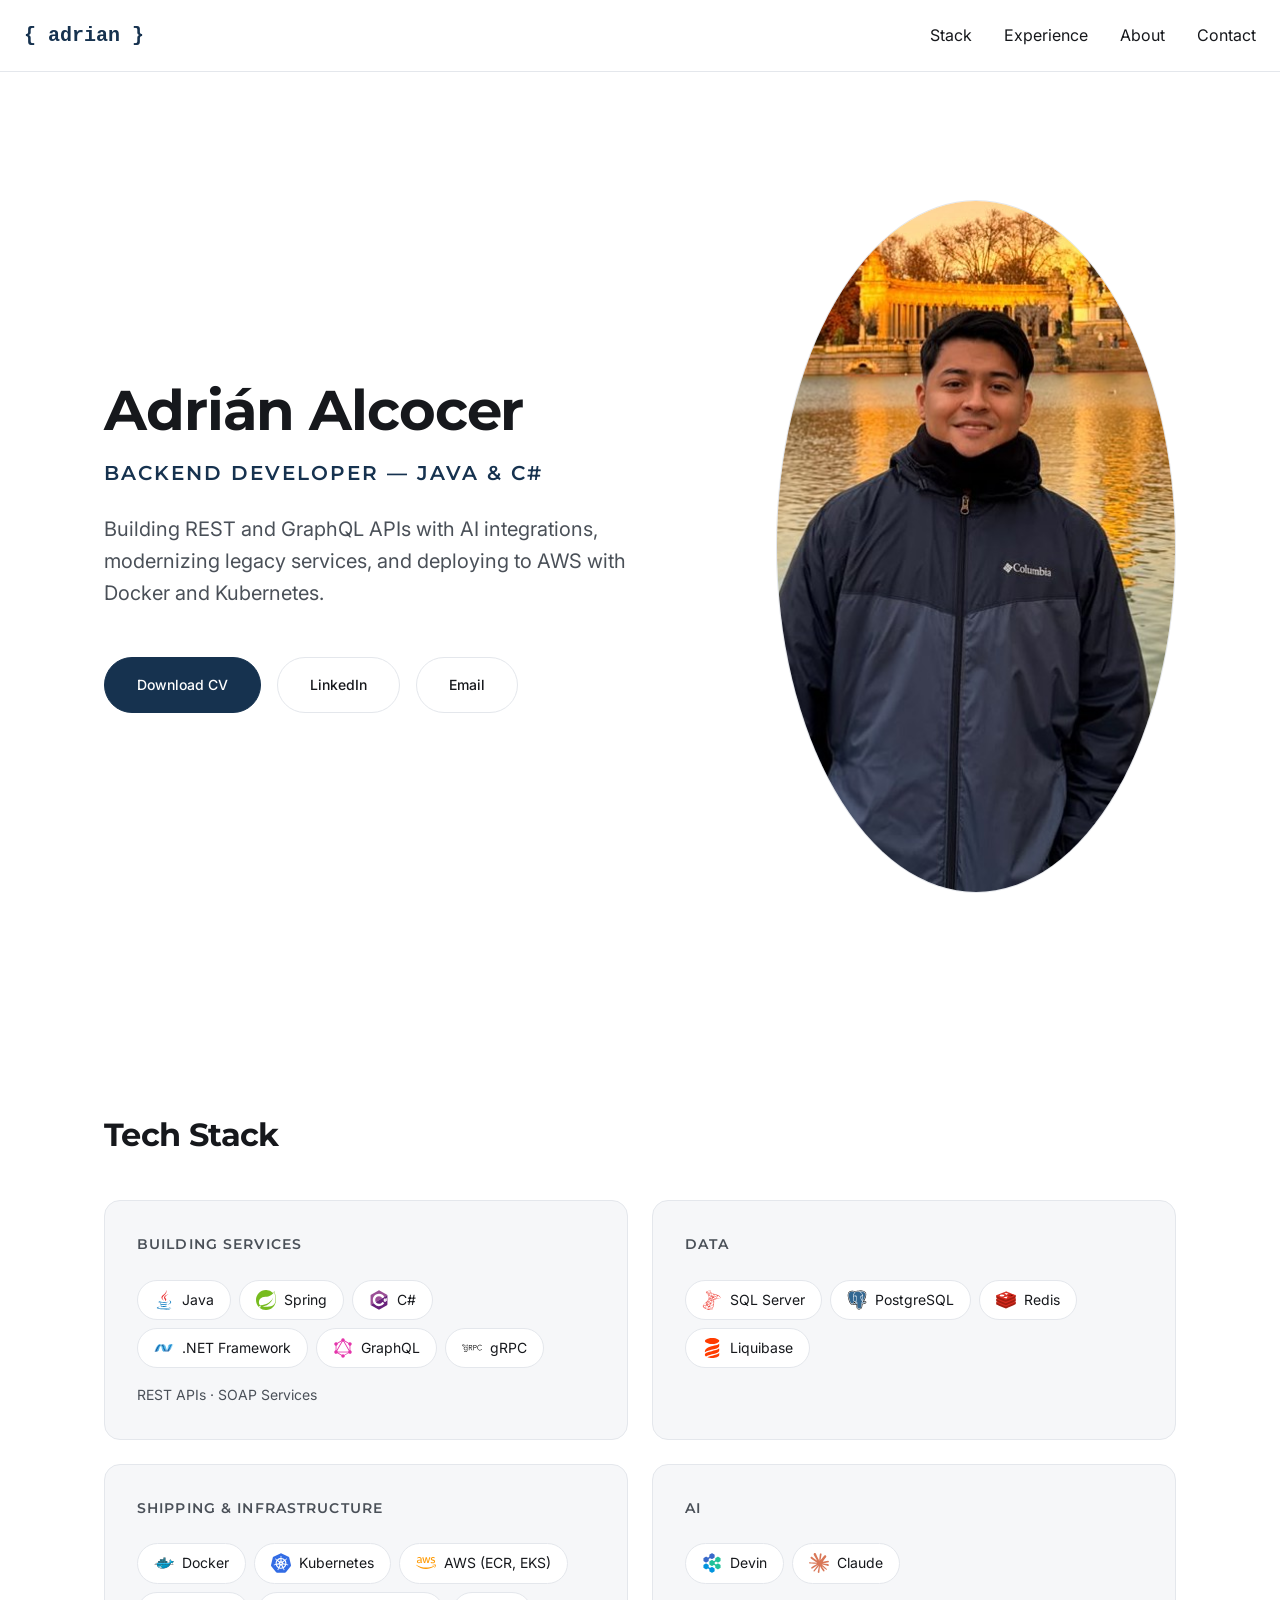
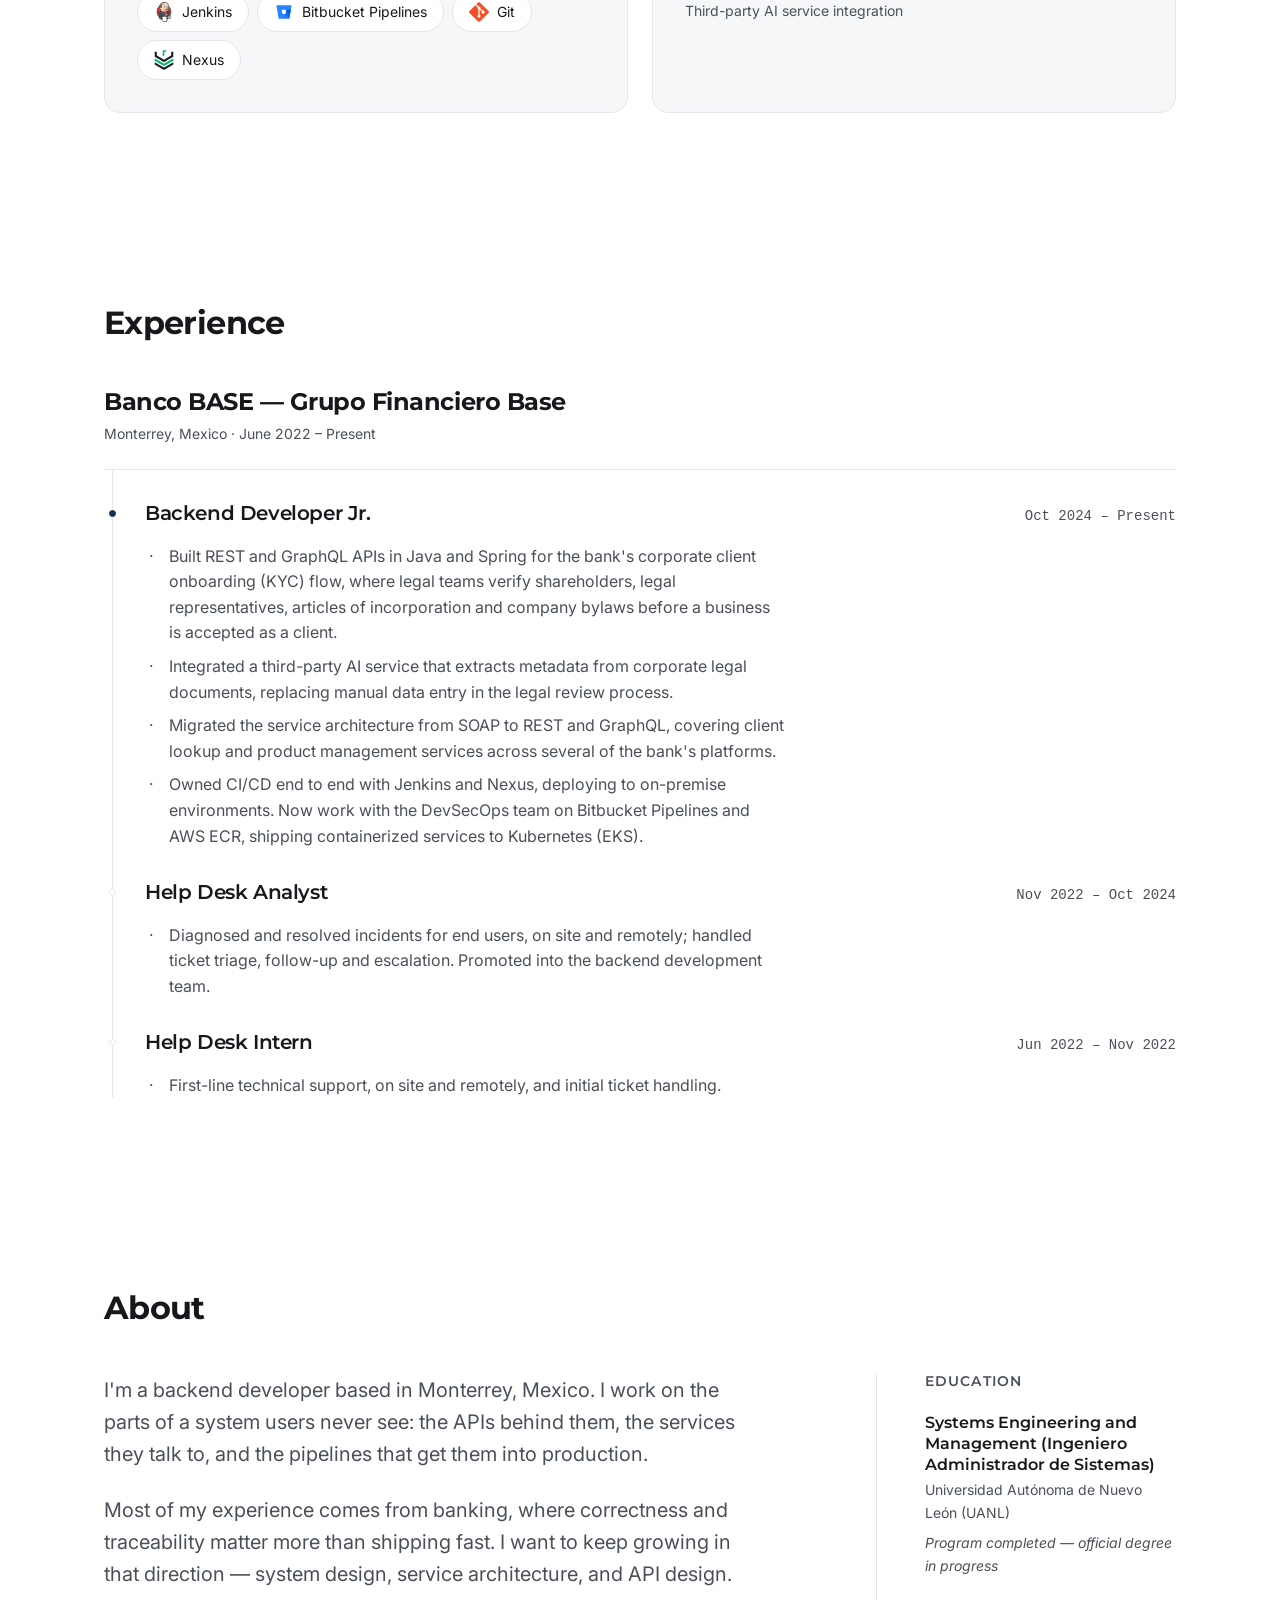
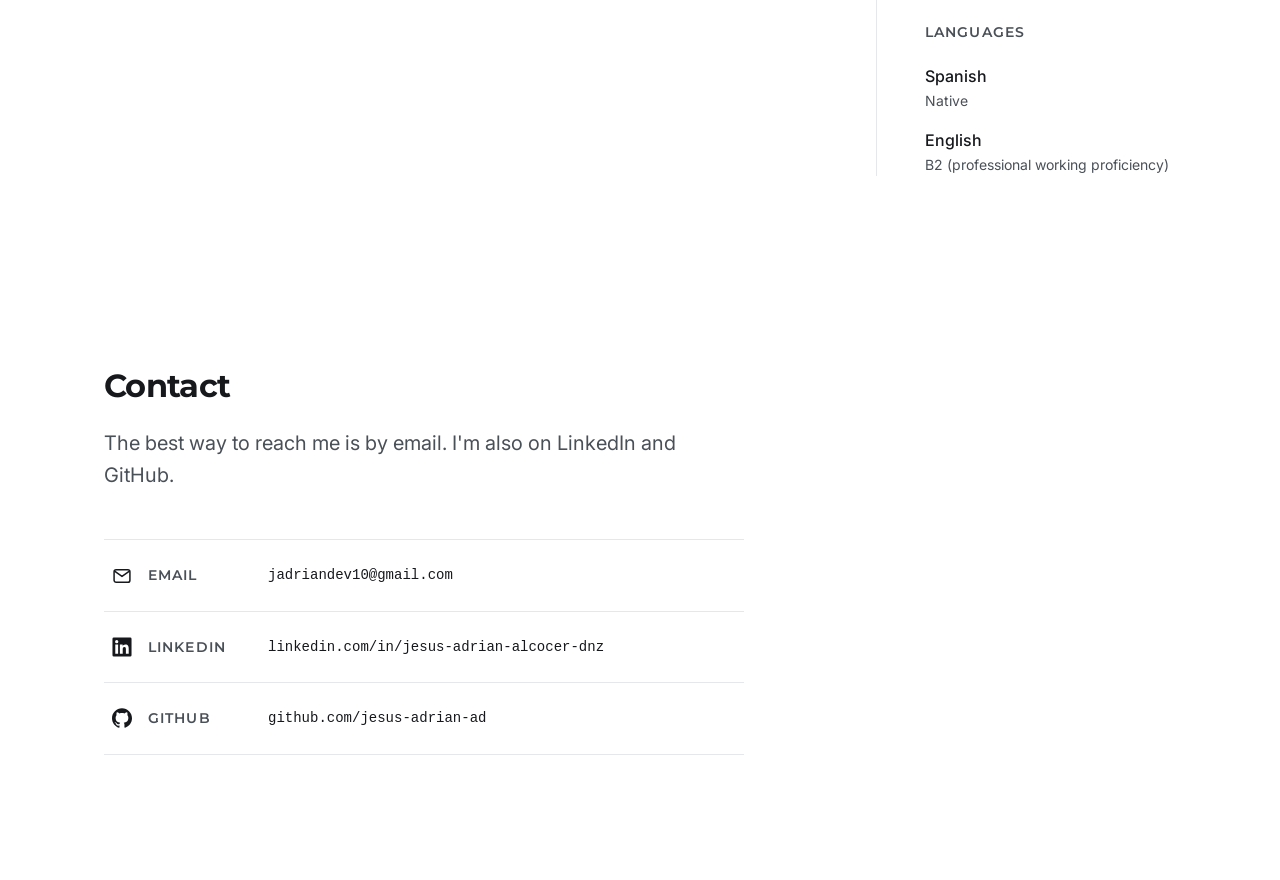
==== index.html @ 29ed1d21 "first commit" ====
<!DOCTYPE html>
<html lang="en">

<head>
    <meta charset="UTF-8">
    <meta name="viewport" content="width=device-width, initial-scale=1.0">
    <title>Jesus Adrian Alcocer Donez</title>
    <!-- Tab Icon -->
    <link rel="icon" href="./assets/icons/yisoft_favicon_64.png" type="image/x-icon">

    <!-- Fonts: Montserrat (títulos) + Inter (texto) -->
    <link rel="preconnect" href="https://fonts.googleapis.com">
    <link rel="preconnect" href="https://fonts.gstatic.com" crossorigin>
    <link
        href="https://fonts.googleapis.com/css2?family=Inter:wght@400;500&family=Montserrat:wght@600;700&display=swap"
        rel="stylesheet">

    <!-- Styles Refference -->
    <link rel="stylesheet" href="./styles/styles.css">
</head>

<body>
    <nav>
        <a href="#" class="logo">{ adrian }</a>
        <ul>
            <li><a href="#stack">Stack</a></li>
            <li><a href="#experience">Experience</a></li>
            <li><a href="#about">About</a></li>
            <li><a href="#contact">Contact</a></li>
        </ul>
    </nav>

    <main>
    <section class="hero">
        <div class="hero-text">
            <h1>Adrián Alcocer</h1>
            <p class="hero-role">Backend Developer — Java &amp; C#</p>
            <p class="hero-summary">Building REST and GraphQL APIs with AI integrations,
                modernizing legacy services, and deploying to AWS
                with Docker and Kubernetes.</p>

            <div class="hero-actions">
                <a class="btn btn-primary" href="./assets/docs/CV_English_Version.pdf" download>
                    Download CV</a>
                <a class="btn" href="https://linkedin.com/in/jesus-adrian-alcocer-dnz"
                    target="_blank" rel="noopener noreferrer">LinkedIn</a>
                <a class="btn" href="mailto:jadriandev10@gmail.com">Email</a>
            </div>
        </div>
        <div class="hero-picture">
            <img src="./assets/images/adrian_hero.jpg" alt="Adrián Alcocer" width="624" height="693">
        </div>
    </section>
    <section class="stack" id="stack">
        <h2>Tech Stack</h2>

        <dl class="stack-grid">
            <div class="stack-card">
                <dt>Building services</dt>
                <dd>
                    <ul class="chips">
                        <li class="chip"><img src="./assets/icons/tech/java.svg" alt="" width="24" height="24">Java</li>
                        <li class="chip"><img src="./assets/icons/tech/spring.svg" alt="" width="24" height="24">Spring</li>
                        <li class="chip"><img src="./assets/icons/tech/csharp.svg" alt="" width="24" height="24">C#</li>
                        <li class="chip"><img src="./assets/icons/tech/dotnet.svg" alt="" width="24" height="24">.NET Framework</li>
                        <li class="chip"><img src="./assets/icons/tech/graphql.svg" alt="" width="24" height="24">GraphQL</li>
                        <li class="chip"><img src="./assets/icons/tech/grpc.svg" alt="" width="24" height="24">gRPC</li>
                    </ul>
                    <p class="chips-extra">REST APIs · SOAP Services</p>
                </dd>
            </div>

            <div class="stack-card">
                <dt>Data</dt>
                <dd>
                    <ul class="chips">
                        <li class="chip"><img src="./assets/icons/tech/sqlserver.svg" alt="" width="24" height="24">SQL Server</li>
                        <li class="chip"><img src="./assets/icons/tech/postgresql.svg" alt="" width="24" height="24">PostgreSQL</li>
                        <li class="chip"><img src="./assets/icons/tech/redis.svg" alt="" width="24" height="24">Redis</li>
                        <li class="chip"><img src="./assets/icons/tech/liquibase.svg" alt="" width="24" height="24">Liquibase</li>
                    </ul>
                </dd>
            </div>

            <div class="stack-card">
                <dt>Shipping &amp; infrastructure</dt>
                <dd>
                    <ul class="chips">
                        <li class="chip"><img src="./assets/icons/tech/docker.svg" alt="" width="24" height="24">Docker</li>
                        <li class="chip"><img src="./assets/icons/tech/kubernetes.svg" alt="" width="24" height="24">Kubernetes</li>
                        <li class="chip"><img src="./assets/icons/tech/aws.svg" alt="" width="24" height="24">AWS (ECR, EKS)</li>
                        <li class="chip"><img src="./assets/icons/tech/jenkins.svg" alt="" width="24" height="24">Jenkins</li>
                        <li class="chip"><img src="./assets/icons/tech/bitbucket.svg" alt="" width="24" height="24">Bitbucket Pipelines</li>
                        <li class="chip"><img src="./assets/icons/tech/git.svg" alt="" width="24" height="24">Git</li>
                        <li class="chip"><img src="./assets/icons/tech/sonatype-nexus-repository.svg" alt="" width="24" height="24">Nexus</li>
                    </ul>
                </dd>
            </div>

            <div class="stack-card">
                <dt>AI</dt>
                <dd>
                    <ul class="chips">
                        <li class="chip"><img src="./assets/icons/tech/devin-color.svg" alt="" width="24" height="24">Devin</li>
                        <li class="chip"><img src="./assets/icons/tech/claude.svg" alt="" width="24" height="24">Claude</li>
                    </ul>
                    <p class="chips-extra">Third-party AI service integration</p>
                </dd>
            </div>
        </dl>
    </section>
    <section class="experience" id="experience">
        <h2>Experience</h2>

        <article class="job">
            <header class="job-header">
                <h3 class="job-company">Banco BASE — Grupo Financiero Base</h3>
                <p class="job-meta">Monterrey, Mexico · June 2022 – Present</p>
            </header>

            <ol class="roles">
                <li class="role role-current">
                    <div class="role-header">
                        <h4 class="role-title">Backend Developer Jr.</h4>
                        <p class="role-dates">Oct 2024 – Present</p>
                    </div>
                    <ul class="role-points">
                        <li>Built REST and GraphQL APIs in Java and Spring for the bank's corporate
                            client onboarding (KYC) flow, where legal teams verify shareholders, legal
                            representatives, articles of incorporation and company bylaws before a
                            business is accepted as a client.</li>
                        <li>Integrated a third-party AI service that extracts metadata from corporate
                            legal documents, replacing manual data entry in the legal review process.</li>
                        <li>Migrated the service architecture from SOAP to REST and GraphQL, covering
                            client lookup and product management services across several of the bank's
                            platforms.</li>
                        <li>Owned CI/CD end to end with Jenkins and Nexus, deploying to on-premise
                            environments. Now work with the DevSecOps team on Bitbucket Pipelines and
                            AWS ECR, shipping containerized services to Kubernetes (EKS).</li>
                    </ul>
                </li>

                <li class="role">
                    <div class="role-header">
                        <h4 class="role-title">Help Desk Analyst</h4>
                        <p class="role-dates">Nov 2022 – Oct 2024</p>
                    </div>
                    <ul class="role-points">
                        <li>Diagnosed and resolved incidents for end users, on site and remotely;
                            handled ticket triage, follow-up and escalation. Promoted into the backend
                            development team.</li>
                    </ul>
                </li>

                <li class="role">
                    <div class="role-header">
                        <h4 class="role-title">Help Desk Intern</h4>
                        <p class="role-dates">Jun 2022 – Nov 2022</p>
                    </div>
                    <ul class="role-points">
                        <li>First-line technical support, on site and remotely, and initial ticket
                            handling.</li>
                    </ul>
                </li>
            </ol>
        </article>
    </section>
    <section class="projects" id="projects" hidden>

    </section>
    <section class="about" id="about">
        <h2>About</h2>

        <div class="about-grid">
            <div class="about-bio">
                <p>I'm a backend developer based in Monterrey, Mexico. I work on the parts of a
                    system users never see: the APIs behind them, the services they talk to, and
                    the pipelines that get them into production.</p>
                <p>Most of my experience comes from banking, where correctness and traceability
                    matter more than shipping fast. I want to keep growing in that direction —
                    system design, service architecture, and API design.</p>
            </div>

            <aside class="about-facts">
                <div class="fact">
                    <h3>Education</h3>
                    <p class="fact-title">Systems Engineering and Management
                        (Ingeniero Administrador de Sistemas)</p>
                    <p class="fact-meta">Universidad Autónoma de Nuevo León (UANL)</p>
                    <p class="fact-note">Program completed — official degree in progress</p>
                </div>

                <div class="fact">
                    <h3>Languages</h3>
                    <dl class="langs">
                        <div>
                            <dt>Spanish</dt>
                            <dd>Native</dd>
                        </div>
                        <div>
                            <dt>English</dt>
                            <dd>B2 (professional working proficiency)</dd>
                        </div>
                    </dl>
                </div>
            </aside>
        </div>
    </section>
    <section class="contact" id="contact">
        <h2>Contact</h2>
        <p class="contact-lead">The best way to reach me is by email.
            I'm also on LinkedIn and GitHub.</p>

        <ul class="contact-list">
            <li>
                <a class="contact-link" href="mailto:jadriandev10@gmail.com">
                    <svg class="contact-icon" viewBox="0 0 24 24" fill="none" stroke="currentColor"
                        stroke-width="1.8" stroke-linecap="round" stroke-linejoin="round"
                        aria-hidden="true" focusable="false">
                        <rect x="2.5" y="4.5" width="19" height="15" rx="2.5" />
                        <path d="m3.5 6.5 8.5 6 8.5-6" />
                    </svg>
                    <span class="contact-label">Email</span>
                    <span class="contact-value">jadriandev10@gmail.com</span>
                </a>
            </li>
            <li>
                <a class="contact-link" href="https://linkedin.com/in/jesus-adrian-alcocer-dnz"
                    target="_blank" rel="noopener noreferrer">
                    <svg class="contact-icon" viewBox="0 0 128 128" fill="currentColor"
                        aria-hidden="true" focusable="false">
                        <path
                            d="M116 3H12a8.91 8.91 0 00-9 8.8v104.42a8.91 8.91 0 009 8.78h104a8.93 8.93 0 009-8.81V11.77A8.93 8.93 0 00116 3zM39.17 107H21.06V48.73h18.11zm-9-66.21a10.5 10.5 0 1110.49-10.5 10.5 10.5 0 01-10.54 10.48zM107 107H88.89V78.65c0-6.75-.12-15.44-9.41-15.44s-10.87 7.36-10.87 15V107H50.53V48.73h17.36v8h.24c2.42-4.58 8.32-9.41 17.13-9.41C103.6 47.28 107 59.35 107 75z" />
                    </svg>
                    <span class="contact-label">LinkedIn</span>
                    <span class="contact-value">linkedin.com/in/jesus-adrian-alcocer-dnz</span>
                </a>
            </li>
            <li>
                <a class="contact-link" href="https://github.com/jesus-adrian-ad"
                    target="_blank" rel="noopener noreferrer">
                    <svg class="contact-icon" viewBox="0 0 24 24" fill="currentColor"
                        aria-hidden="true" focusable="false">
                        <path
                            d="M12 .297c-6.63 0-12 5.373-12 12 0 5.303 3.438 9.8 8.205 11.385.6.113.82-.258.82-.577 0-.285-.01-1.04-.015-2.04-3.338.724-4.042-1.61-4.042-1.61C4.422 18.07 3.633 17.7 3.633 17.7c-1.087-.744.084-.729.084-.729 1.205.084 1.838 1.236 1.838 1.236 1.07 1.835 2.809 1.305 3.495.998.108-.776.417-1.305.76-1.605-2.665-.3-5.466-1.332-5.466-5.93 0-1.31.465-2.38 1.235-3.22-.135-.303-.54-1.523.105-3.176 0 0 1.005-.322 3.3 1.23.96-.267 1.98-.399 3-.405 1.02.006 2.04.138 3 .405 2.28-1.552 3.285-1.23 3.285-1.23.645 1.653.24 2.873.12 3.176.765.84 1.23 1.91 1.23 3.22 0 4.61-2.805 5.625-5.475 5.92.42.36.81 1.096.81 2.22 0 1.606-.015 2.896-.015 3.286 0 .315.21.69.825.57C20.565 22.092 24 17.592 24 12.297c0-6.627-5.373-12-12-12" />
                    </svg>
                    <span class="contact-label">GitHub</span>
                    <span class="contact-value">github.com/jesus-adrian-ad</span>
                </a>
            </li>
        </ul>
    </section>
    </main>
</body>

</html>
---- styles/styles.css ----
/* =====================================================================
   Adrián Alcocer — Sitio personal
   Vamos construyendo esta hoja de estilos bloque por bloque.
   ===================================================================== */


/* =====================================================================
   BLOQUE 0 — Reset mínimo
   ===================================================================== */

*, *::before, *::after {
  box-sizing: border-box;
}

html {
  scroll-behavior: smooth;
}

body {
  margin: 0;
}

ul {
  list-style: none;
  margin: 0;
  padding: 0;
}

a {
  color: inherit;
  text-decoration: none;
}


/* =====================================================================
   BLOQUE 1 — Design tokens
   ===================================================================== */

:root {
  /* Espaciado: escala base 8 */
  --space-1:  4px;
  --space-2:  8px;
  --space-3: 16px;
  --space-4: 24px;
  --space-5: 32px;
  --space-6: 48px;
  --space-7: 64px;
  --space-8: 96px;
  --space-9: 128px;

  /* Tipografía */
  --text-xs:  0.875rem;
  --text-sm:  1rem;
  --text-md:  1.25rem;
  --text-lg:  1.5rem;
  --text-xl:  2rem;
  --text-3xl: 3.5rem;

  --leading-tight: 1.1;
  --leading-snug:  1.3;
  --leading-body:  1.6;

  --font-display: "Montserrat", system-ui, -apple-system, "Segoe UI", sans-serif;
  --font-body:    "Inter", system-ui, -apple-system, "Segoe UI", sans-serif;
  --font-mono: ui-monospace, "SFMono-Regular", "Menlo", "Consolas", monospace;

  --tracking-tight: -0.02em;
  --tracking-wide:   0.08em;

  /* Color */
  --bg:        #ffffff;
  --bg-alt:    #f6f7f9;
  --ink:       #16181c;
  --ink-muted: #4a5058;
  --accent:    #16324f;
  --border:    #e4e7ec;

  /* Layout */
  --container: 1120px;
  --measure:   640px;
  --nav-height: 72px;
}


/* =====================================================================
   BLOQUE 1.5 — Tipografía base
   Inter para el texto corrido, Montserrat para la jerarquía de títulos.
   ===================================================================== */

body {
  font-family: var(--font-body);
  font-size: var(--text-sm);
  line-height: var(--leading-body);
  color: var(--ink);
  background: var(--bg);
  -webkit-font-smoothing: antialiased;
}

h1, h2, h3, h4 {
  font-family: var(--font-display);
  font-weight: 700;
  line-height: var(--leading-tight);
  letter-spacing: var(--tracking-tight);
  color: var(--ink);
  margin: 0;
}

h1 { font-size: var(--text-3xl); }
h2 { font-size: var(--text-xl); }
h3 { font-size: var(--text-lg); }
h4 { font-size: var(--text-md); font-weight: 600; }

p {
  margin: 0;
}


/* =====================================================================
   BLOQUE 1.7 — Layout de sección
   Ancho, centrado y ritmo vertical compartidos por todas las secciones.
   Cada bloque posterior sobrescribe solo lo que necesite (el hero y el
   contact llevan más aire por ser la entrada y el cierre de la página).
   ===================================================================== */

.hero,
.stack,
.experience,
.about,
.contact {
  max-width: var(--container);
  margin-inline: auto;
  padding: var(--space-8) var(--space-4);
}

.stack h2,
.experience h2,
.about h2 {
  margin-bottom: var(--space-6);
}

@media (max-width: 767px) {
  .stack,
  .experience,
  .about,
  .contact {
    padding-block: var(--space-7);
  }
}


/* =====================================================================
   BLOQUE 2 — Navbar
   ===================================================================== */

nav {
  position: sticky;
  top: 0;
  z-index: 10;
  display: flex;
  align-items: center;
  justify-content: space-between;
  height: var(--nav-height);
  padding-inline: var(--space-4);
  background: var(--bg);
  border-bottom: 1px solid var(--border);
}

.logo {
  font-family: var(--font-mono);
  font-size: var(--text-md);
  font-weight: 600;
  color: var(--accent);
}

nav ul {
  display: flex;
  gap: var(--space-5);
}

nav a:hover,
nav a:focus-visible {
  color: var(--accent);
}

section {
  scroll-margin-top: var(--nav-height);
}

@media (max-width: 767px) {
  nav ul {
    gap: var(--space-3);
    font-size: var(--text-xs);
  }
}


/* =====================================================================
   BLOQUE 3 — Hero
   Dos columnas: texto a la izquierda, foto a la derecha.
   ===================================================================== */

.hero {
  display: grid;
  grid-template-columns: 1fr minmax(280px, 400px);
  align-items: center;
  gap: var(--space-8);
  padding-block: var(--space-9);   /* más aire que el resto de secciones */
}

/* --- Columna izquierda: texto --- */

.hero-text {
  max-width: var(--measure);
}

.hero-text h1 {
  margin-bottom: var(--space-3);
}

.hero-role {
  font-family: var(--font-display);
  font-size: var(--text-md);
  font-weight: 600;
  text-transform: uppercase;
  letter-spacing: 2px;
  color: var(--accent);
  margin-bottom: var(--space-4);
}

.hero-summary {
  font-size: var(--text-md);
  line-height: var(--leading-body);
  color: var(--ink-muted);
}

/* --- Botones del hero --- */

.hero-actions {
  display: flex;
  flex-wrap: wrap;
  gap: var(--space-3);
  margin-top: var(--space-6);
}

.btn {
  display: inline-flex;
  align-items: center;
  gap: var(--space-2);
  padding: var(--space-3) var(--space-5);
  font-size: var(--text-xs);
  font-weight: 500;
  border: 1px solid var(--border);
  border-radius: 999px;
  transition: color 0.15s ease, background-color 0.15s ease, border-color 0.15s ease;
}

.btn:hover,
.btn:focus-visible {
  color: var(--accent);
  border-color: var(--accent);
  background: var(--bg-alt);
}

.btn-primary {
  color: var(--bg);
  background: var(--accent);
  border-color: var(--accent);
}

.btn-primary:hover,
.btn-primary:focus-visible {
  color: var(--bg);
  background: var(--ink);
  border-color: var(--ink);
}

/* --- Columna derecha: foto --- */

.hero-picture {
  margin: 0;
}

.hero-picture img {
  display: block;
  width: 100%;
  aspect-ratio: 9 / 10;
  object-fit: cover;
  border-radius: 50%;   /* óvalo: sigue la proporción 9/10 del contenedor */
  border: 1px solid var(--border);
}


/* --- Hero responsive --- */

@media (max-width: 900px) {
  .hero {
    grid-template-columns: 1fr;
    gap: var(--space-6);
    padding-block: var(--space-7);
  }

  .hero-text h1 {
    font-size: var(--text-xl);
  }

  .hero-picture {
    order: -1;
    max-width: 320px;
  }
}


/* =====================================================================
   BLOQUE 4 — Tech Stack
   Cuatro tarjetas (una por categoría) con chips de logo + nombre.
   Iconos de devicon (https://github.com/devicons/devicon), servidos
   desde assets/icons/tech/.
   ===================================================================== */

.stack-grid {
  display: grid;
  grid-template-columns: repeat(2, 1fr);
  gap: var(--space-4);
  margin: 0;
}

/* --- Tarjeta de categoría --- */

.stack-card {
  padding: var(--space-5);
  background: var(--bg-alt);
  border: 1px solid var(--border);
  border-radius: var(--space-3);
}

/* Etiqueta pequeña de categoría. Compartida con las fichas de About. */
.stack-card dt,
.about-facts h3 {
  font-family: var(--font-display);
  font-size: var(--text-xs);
  font-weight: 600;
  letter-spacing: var(--tracking-wide);
  text-transform: uppercase;
  color: var(--ink-muted);
  margin-bottom: var(--space-4);
}

.stack-card dd {
  margin: 0;
}

/* --- Chips --- */

.chips {
  display: flex;
  flex-wrap: wrap;
  gap: var(--space-2);
}

.chip {
  display: inline-flex;
  align-items: center;
  gap: var(--space-2);
  padding: var(--space-2) var(--space-3);
  font-size: var(--text-xs);
  background: var(--bg);
  border: 1px solid var(--border);
  border-radius: 999px;
}

.chip img {
  width: 20px;
  height: 20px;
  object-fit: contain;
  flex-shrink: 0;
}

/* Tecnologías sin logo propio: van como texto suelto bajo los chips. */
.chips-extra {
  font-size: var(--text-xs);
  color: var(--ink-muted);
}

.chips + .chips-extra {
  margin-top: var(--space-3);
}


/* --- Stack responsive --- */

@media (max-width: 767px) {
  .stack-grid {
    grid-template-columns: 1fr;
  }

  .stack-card {
    padding: var(--space-4);
  }
}


/* =====================================================================
   BLOQUE 5 — Experience
   Un empleador, tres puestos anidados en una línea de tiempo.
   La progresión Help Desk → Backend es el mensaje: los puestos se
   indentan bajo la empresa, no se aplanan en tres bloques sueltos.
   ===================================================================== */

/* --- Cabecera del empleador --- */

.job-header {
  padding-bottom: var(--space-4);
  border-bottom: 1px solid var(--border);
}

.job-company {
  font-size: var(--text-lg);
}

.job-meta {
  margin-top: var(--space-2);
  font-size: var(--text-xs);
  color: var(--ink-muted);
}

/* --- Línea de tiempo de puestos --- */

.roles {
  list-style: none;
  margin: 0;
  padding: 0;
  padding-left: var(--space-5);
  border-left: 1px solid var(--border);
  margin-left: var(--space-2);
}

.role {
  position: relative;
  padding-top: var(--space-5);
}

/* Punto de la línea de tiempo, alineado con el título del puesto. */
.role::before {
  content: "";
  position: absolute;
  left: calc(var(--space-5) * -1 - 4px);
  top: calc(var(--space-5) + 0.5em);
  width: 7px;
  height: 7px;
  border-radius: 50%;
  background: var(--bg);
  border: 1px solid var(--border);
}

.role-current::before {
  background: var(--accent);
  border-color: var(--accent);
}

.role-header {
  display: flex;
  flex-wrap: wrap;
  align-items: baseline;
  justify-content: space-between;
  gap: var(--space-2) var(--space-4);
}

.role-title {
  font-size: var(--text-md);
}

.role-dates {
  font-family: var(--font-mono);
  font-size: var(--text-xs);
  color: var(--ink-muted);
  white-space: nowrap;
}

/* --- Viñetas del puesto --- */

.role-points {
  margin-top: var(--space-3);
  max-width: var(--measure);
  display: grid;
  gap: var(--space-2);
}

.role-points li {
  position: relative;
  padding-left: var(--space-4);
  color: var(--ink-muted);
}

.role-points li::before {
  content: "·";
  position: absolute;
  left: var(--space-1);
  color: var(--ink-muted);
}


/* --- Experience responsive --- */

@media (max-width: 767px) {
  .roles {
    padding-left: var(--space-4);
  }

  .role::before {
    left: calc(var(--space-4) * -1 - 4px);
  }

  /* En móvil la fecha sube sobre el título en vez de competir por el ancho. */
  .role-header {
    flex-direction: column-reverse;
    align-items: flex-start;
    gap: var(--space-1);
  }
}


/* =====================================================================
   BLOQUE 6 — About
   Bio a la izquierda; Education e Idiomas como fichas a la derecha.
   Las etiquetas reutilizan el estilo de .stack-card dt (Bloque 4).
   ===================================================================== */

.about-grid {
  display: grid;
  grid-template-columns: minmax(0, 1fr) minmax(240px, 300px);
  gap: var(--space-8);
  align-items: start;
}

/* --- Bio --- */

.about-bio {
  display: grid;
  gap: var(--space-4);
  max-width: var(--measure);
  font-size: var(--text-md);
  color: var(--ink-muted);
}

/* --- Fichas: Education / Languages --- */

.about-facts {
  display: grid;
  gap: var(--space-6);
  padding-left: var(--space-6);
  border-left: 1px solid var(--border);
}

.fact-title {
  font-family: var(--font-display);
  font-weight: 600;
  line-height: var(--leading-snug);
}

.fact-meta {
  margin-top: var(--space-1);
  font-size: var(--text-xs);
  color: var(--ink-muted);
}

.fact-note {
  margin-top: var(--space-2);
  font-size: var(--text-xs);
  color: var(--ink-muted);
  font-style: italic;
}

.langs {
  margin: 0;
  display: grid;
  gap: var(--space-3);
}

.langs dt {
  font-weight: 500;
}

.langs dd {
  margin: 0;
  font-size: var(--text-xs);
  color: var(--ink-muted);
}


/* --- About responsive --- */

@media (max-width: 900px) {
  .about-grid {
    grid-template-columns: 1fr;
    gap: var(--space-6);
  }

  /* Sin columna lateral, la separación pasa de vertical a horizontal. */
  .about-facts {
    padding-left: 0;
    padding-top: var(--space-6);
    border-left: 0;
    border-top: 1px solid var(--border);
  }
}



/* =====================================================================
   BLOQUE 7 — Contact
   Tres filas etiqueta + valor, cada una enlazable por completo.
   Los iconos van inline para poder heredar el color con currentColor.
   ===================================================================== */

.contact {
  padding-bottom: var(--space-9);   /* cierre de página */
}

.contact h2 {
  margin-bottom: var(--space-4);
}

.contact-lead {
  max-width: var(--measure);
  margin-bottom: var(--space-6);
  font-size: var(--text-md);
  color: var(--ink-muted);
}

.contact-list {
  max-width: var(--measure);
  border-top: 1px solid var(--border);
}

.contact-link {
  display: grid;
  grid-template-columns: 20px 104px 1fr;
  align-items: center;
  gap: var(--space-3);
  padding: var(--space-4) var(--space-2);
  border-bottom: 1px solid var(--border);
  transition: color 0.15s ease, background-color 0.15s ease;
}

.contact-link:hover,
.contact-link:focus-visible {
  color: var(--accent);
  background: var(--bg-alt);
}

.contact-icon {
  width: 20px;
  height: 20px;
}

.contact-label {
  font-family: var(--font-display);
  font-size: var(--text-xs);
  font-weight: 600;
  letter-spacing: var(--tracking-wide);
  text-transform: uppercase;
  color: var(--ink-muted);
}

.contact-value {
  font-family: var(--font-mono);
  font-size: var(--text-xs);
  word-break: break-word;
}


/* --- Contact responsive --- */

@media (max-width: 767px) {
  .contact {
    padding-bottom: var(--space-8);
  }

  /* Sin ancho para tres columnas, el valor baja bajo su etiqueta. */
  .contact-link {
    grid-template-columns: 20px 1fr;
    gap: var(--space-1) var(--space-3);
  }

  .contact-label,
  .contact-value {
    grid-column: 2;
  }

  .contact-icon {
    grid-row: span 2;
    align-self: start;
    margin-top: var(--space-1);
  }
}
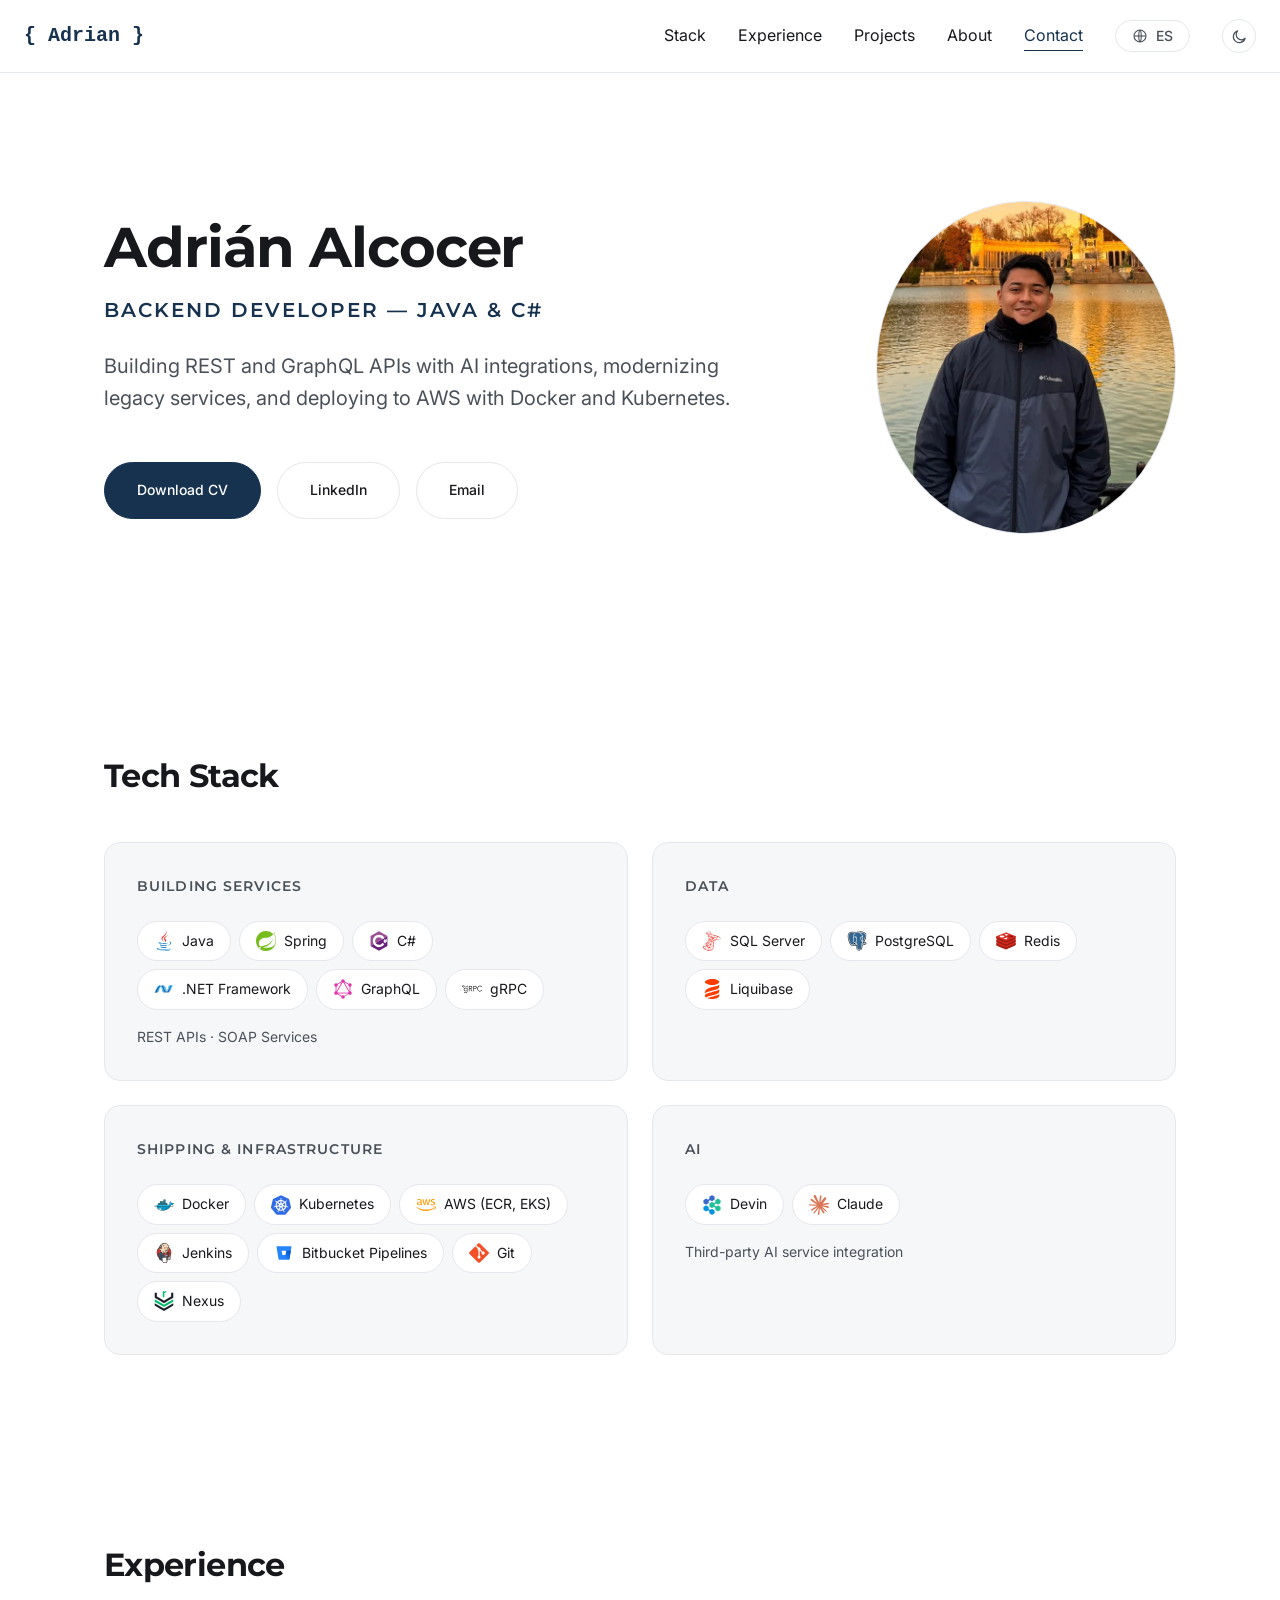
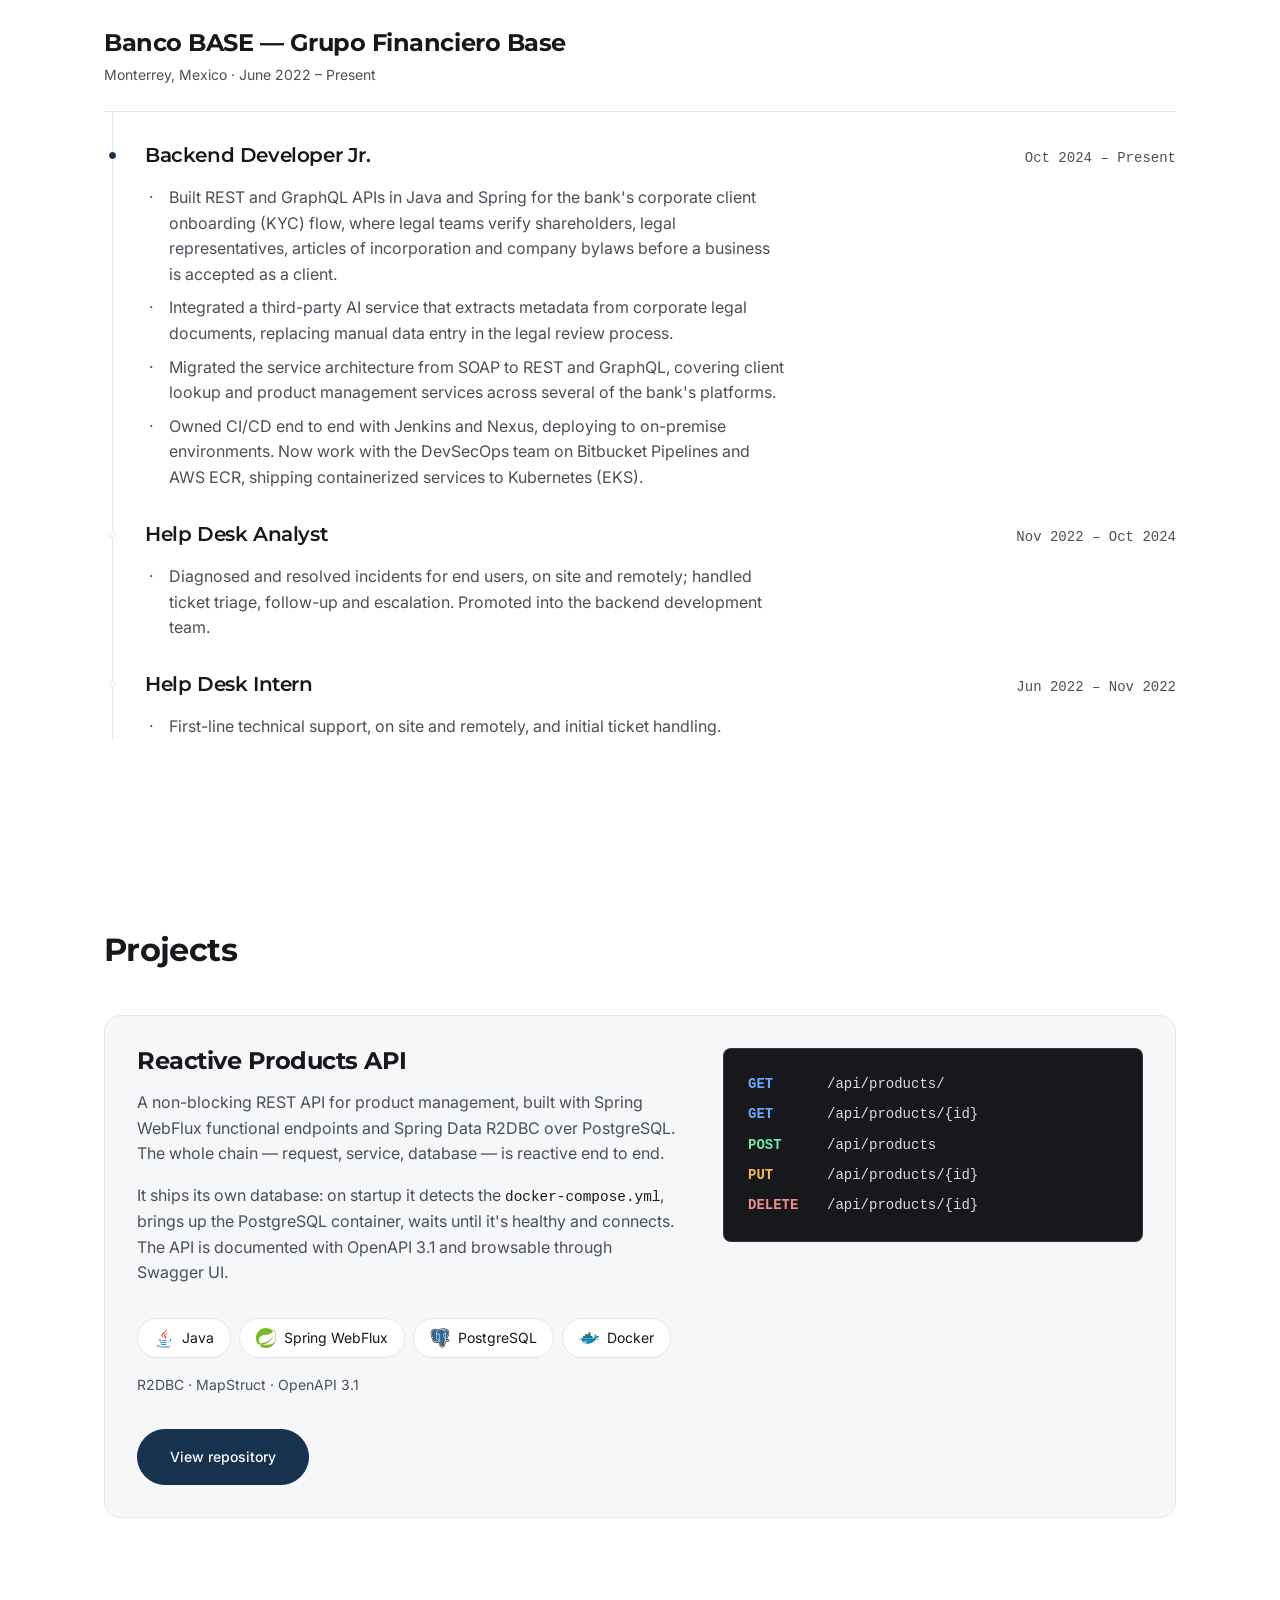
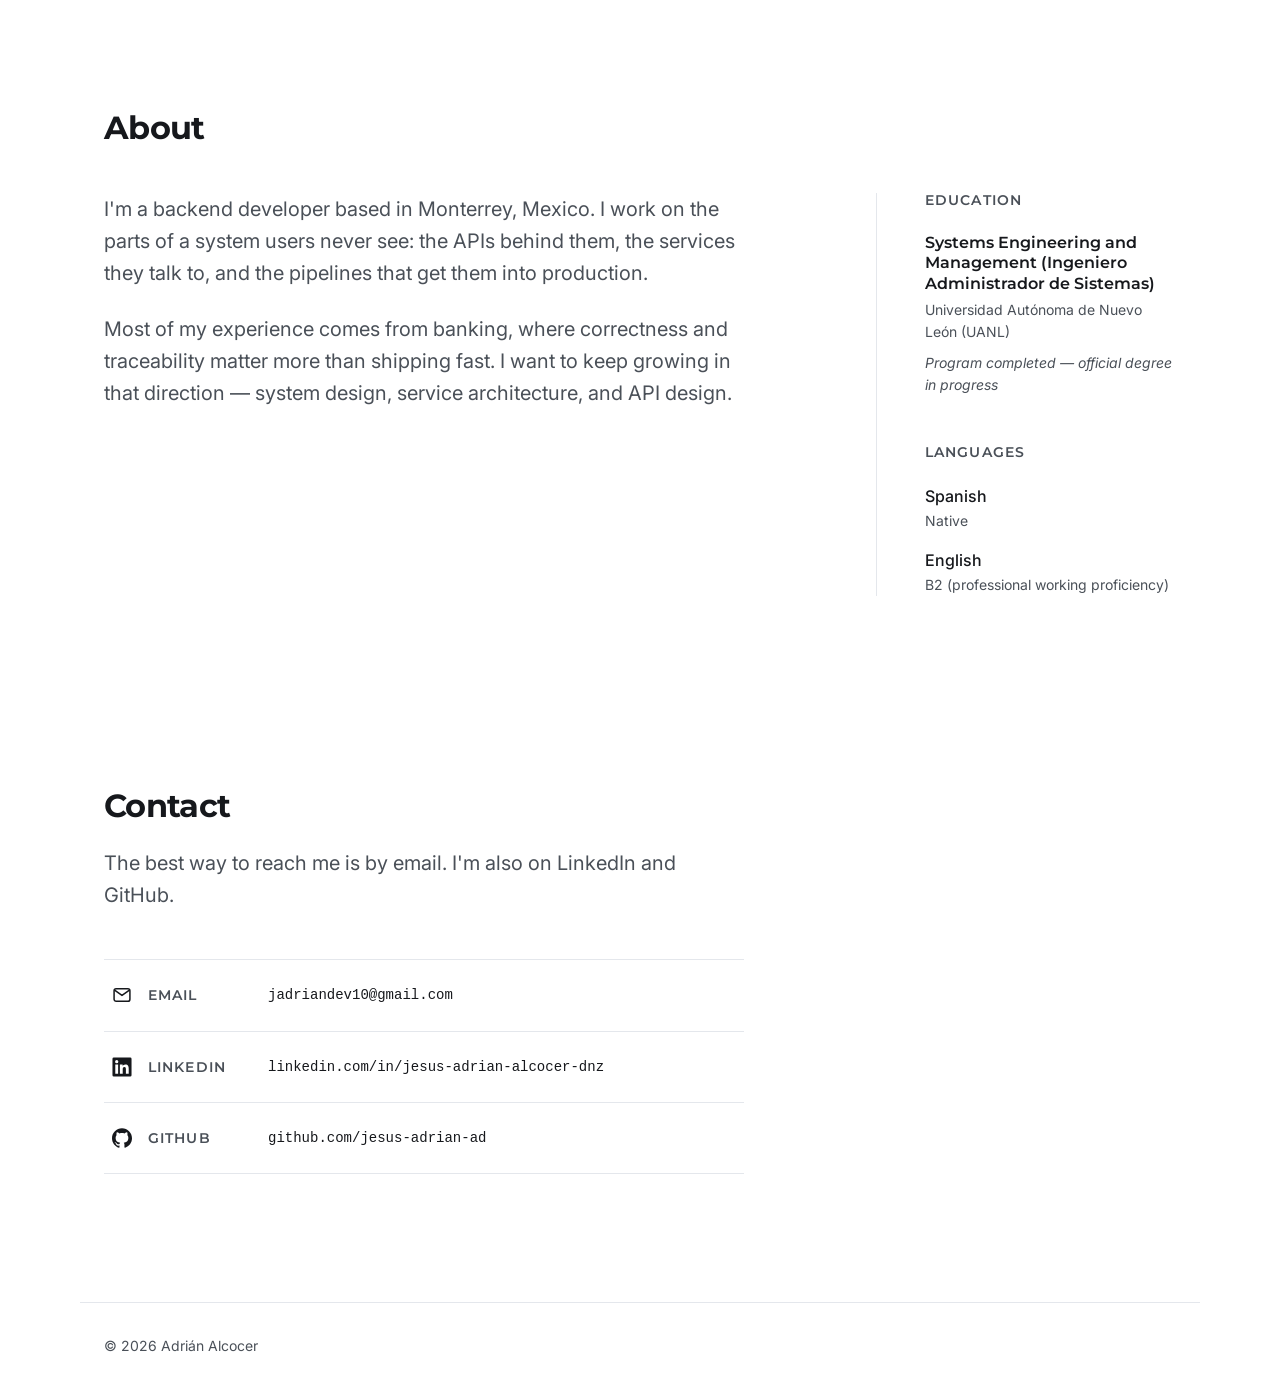
==== commit f010f98f: "feat: add seo practices" ====
--- a/index.html
+++ b/index.html
@@ -3,8 +3,55 @@
 
 <head>
     <meta charset="UTF-8">
-    <meta name="viewport" content="width=device-width, initial-scale=1.0">
-    <title>Jesus Adrian Alcocer Donez</title>
+    <meta name="viewport" content="width=device-width, initial-scale=1.0, viewport-fit=cover">
+    <title>Adrián Alcocer — Backend Developer (Java, Spring, C#)</title>
+    <meta name="description"
+        content="Backend developer in Monterrey, Mexico. REST and GraphQL APIs in Java and Spring, AI integrations, and deployments to AWS with Docker and Kubernetes.">
+
+    <!-- Antes del primer pintado: evita el destello blanco al recargar en oscuro. -->
+    <script>
+        (() => {
+            try {
+                const t = localStorage.getItem('theme');
+                if (t === 'light' || t === 'dark') {
+                    document.documentElement.setAttribute('data-theme', t);
+                }
+            } catch (e) {
+                /* localStorage bloqueado: manda la preferencia del sistema */
+            }
+        })();
+    </script>
+    <meta name="robots" content="index, follow, max-image-preview:large">
+    <meta name="author" content="Adrián Alcocer">
+    <meta name="theme-color" content="#ffffff" media="(prefers-color-scheme: light)">
+    <meta name="theme-color" content="#0f1216" media="(prefers-color-scheme: dark)">
+
+    <!-- Open Graph -->
+    <meta property="og:type" content="profile">
+    <meta property="og:site_name" content="Adrián Alcocer">
+    <meta property="og:title" content="Adrián Alcocer — Backend Developer (Java, Spring, C#)">
+    <meta property="og:description" content="Backend developer in Monterrey, Mexico. REST and GraphQL APIs in Java and Spring, AI integrations, and deployments to AWS with Docker and Kubernetes.">
+    <meta property="og:url" content="https://jesus-adrian-ad.github.io/personal-landing-page/">
+    <meta property="og:image" content="https://jesus-adrian-ad.github.io/personal-landing-page/assets/images/og-image.jpg">
+    <meta property="og:image:width" content="1200">
+    <meta property="og:image:height" content="630">
+    <meta property="og:image:alt" content="Adrián Alcocer, Backend Developer — Java and C#">
+    <meta property="og:locale" content="en_US">
+    <meta property="og:locale:alternate" content="es_MX">
+    <meta property="profile:first_name" content="Adrián">
+    <meta property="profile:last_name" content="Alcocer">
+
+    <!-- Formato de tarjeta grande. Título, descripción e imagen los
+         toma de Open Graph, así que no se repiten aquí. -->
+    <meta name="twitter:card" content="summary_large_image">
+
+    <link rel="canonical" href="https://jesus-adrian-ad.github.io/personal-landing-page/">
+
+    <!-- Versiones por idioma -->
+    <link rel="alternate" hreflang="en" href="https://jesus-adrian-ad.github.io/personal-landing-page/">
+    <link rel="alternate" hreflang="es" href="https://jesus-adrian-ad.github.io/personal-landing-page/index-es.html">
+    <link rel="alternate" hreflang="x-default" href="https://jesus-adrian-ad.github.io/personal-landing-page/">
+
     <!-- Tab Icon -->
     <link rel="icon" href="./assets/icons/yisoft_favicon_64.png" type="image/x-icon">
 
@@ -15,107 +62,253 @@
         href="https://fonts.googleapis.com/css2?family=Inter:wght@400;500&family=Montserrat:wght@600;700&display=swap"
         rel="stylesheet">
 
+    <link rel="preload" as="image" type="image/webp" href="./assets/images/adrian_hero.webp" fetchpriority="high">
+
     <!-- Styles Refference -->
     <link rel="stylesheet" href="./styles/styles.css">
+    <!-- Datos estructurados -->
+    <script type="application/ld+json">
+    {
+      "@context": "https://schema.org",
+      "@graph": [
+        {
+          "@type": "Person",
+          "name": "Adrián Alcocer",
+          "alternateName": "Jesús Adrián Alcocer Dónez",
+          "jobTitle": "Backend Developer",
+          "email": "mailto:jadriandev10@gmail.com",
+          "address": {
+            "@type": "PostalAddress",
+            "addressLocality": "Monterrey",
+            "addressRegion": "Nuevo León",
+            "addressCountry": "MX"
+          },
+          "worksFor": {
+            "@type": "Organization",
+            "name": "Banco BASE — Grupo Financiero Base"
+          },
+          "alumniOf": {
+            "@type": "CollegeOrUniversity",
+            "name": "Universidad Autónoma de Nuevo León",
+            "alternateName": "UANL"
+          },
+          "knowsAbout": [
+            "Java",
+            "Spring",
+            "Spring WebFlux",
+            "C#",
+            ".NET",
+            "REST APIs",
+            "GraphQL",
+            "gRPC",
+            "SOAP",
+            "Microservices",
+            "PostgreSQL",
+            "SQL Server",
+            "Redis",
+            "Docker",
+            "Kubernetes",
+            "Amazon Web Services",
+            "Jenkins",
+            "CI/CD"
+          ],
+          "knowsLanguage": [
+            {
+              "@type": "Language",
+              "name": "Spanish",
+              "alternateName": "es"
+            },
+            {
+              "@type": "Language",
+              "name": "English",
+              "alternateName": "en"
+            }
+          ],
+          "sameAs": [
+            "https://linkedin.com/in/jesus-adrian-alcocer-dnz",
+            "https://github.com/jesus-adrian-ad"
+          ],
+          "@id": "https://jesus-adrian-ad.github.io/personal-landing-page/#adrian",
+          "url": "https://jesus-adrian-ad.github.io/personal-landing-page/",
+          "image": "https://jesus-adrian-ad.github.io/personal-landing-page/assets/images/og-image.jpg"
+        },
+        {
+          "@type": "WebSite",
+          "name": "Adrián Alcocer",
+          "inLanguage": "en",
+          "author": {
+            "@id": "https://jesus-adrian-ad.github.io/personal-landing-page/#adrian"
+          },
+          "publisher": {
+            "@id": "https://jesus-adrian-ad.github.io/personal-landing-page/#adrian"
+          },
+          "@id": "https://jesus-adrian-ad.github.io/personal-landing-page/#website",
+          "url": "https://jesus-adrian-ad.github.io/personal-landing-page/"
+        },
+        {
+          "@type": "SoftwareSourceCode",
+          "name": "Reactive Products API",
+          "description": "Non-blocking REST API built with Spring WebFlux functional endpoints and Spring Data R2DBC over PostgreSQL.",
+          "codeRepository": "https://github.com/jesus-adrian-ad/crud-spring-webflux",
+          "programmingLanguage": [
+            "Java"
+          ],
+          "runtimePlatform": "Spring WebFlux",
+          "author": {
+            "@id": "https://jesus-adrian-ad.github.io/personal-landing-page/#adrian"
+          }
+        }
+      ]
+    }
+    </script>
 </head>
 
 <body>
-    <nav>
-        <a href="#" class="logo">{ adrian }</a>
-        <ul>
-            <li><a href="#stack">Stack</a></li>
-            <li><a href="#experience">Experience</a></li>
-            <li><a href="#about">About</a></li>
-            <li><a href="#contact">Contact</a></li>
-        </ul>
-    </nav>
-
-    <main>
-    <section class="hero">
-        <div class="hero-text">
-            <h1>Adrián Alcocer</h1>
-            <p class="hero-role">Backend Developer — Java &amp; C#</p>
-            <p class="hero-summary">Building REST and GraphQL APIs with AI integrations,
-                modernizing legacy services, and deploying to AWS
-                with Docker and Kubernetes.</p>
-
-            <div class="hero-actions">
-                <a class="btn btn-primary" href="./assets/docs/CV_English_Version.pdf" download>
-                    Download CV</a>
-                <a class="btn" href="https://linkedin.com/in/jesus-adrian-alcocer-dnz"
-                    target="_blank" rel="noopener noreferrer">LinkedIn</a>
-                <a class="btn" href="mailto:jadriandev10@gmail.com">Email</a>
+    <a class="skip-link" href="#main">Skip to content</a>
+
+    <header>
+        <nav>
+        <a href="./" class="logo">{ Adrian }</a>
+        <div class="nav-right">
+                <button class="nav-toggle" type="button" aria-label="Open navigation menu"
+                    aria-expanded="false" aria-controls="nav-menu">
+                    <svg class="nav-icon nav-icon-menu" viewBox="0 0 24 24" fill="none"
+                        stroke="currentColor" stroke-width="1.8" stroke-linecap="round"
+                        aria-hidden="true" focusable="false">
+                        <path d="M4 7h16M4 12h16M4 17h16" />
+                    </svg>
+                    <svg class="nav-icon nav-icon-close" viewBox="0 0 24 24" fill="none"
+                        stroke="currentColor" stroke-width="1.8" stroke-linecap="round"
+                        aria-hidden="true" focusable="false">
+                        <path d="M6 6l12 12M18 6L6 18" />
+                    </svg>
+                </button>
+                <ul id="nav-menu">
+                    <li><a href="#stack">Stack</a></li>
+                    <li><a href="#experience">Experience</a></li>
+                    <li><a href="#projects">Projects</a></li>
+                    <li><a href="#about">About</a></li>
+                    <li><a href="#contact">Contact</a></li>
+                </ul>
+                <a class="lang-switch" href="./index-es.html" hreflang="es" lang="es"
+                    title="Ver esta página en español">
+                    <svg class="lang-icon" viewBox="0 0 24 24" fill="none" stroke="currentColor"
+                        stroke-width="1.6" aria-hidden="true" focusable="false">
+                        <circle cx="12" cy="12" r="9" />
+                        <path d="M3 12h18" />
+                        <path d="M12 3c2.5 2.7 2.5 15.3 0 18" />
+                        <path d="M12 3c-2.5 2.7-2.5 15.3 0 18" />
+                    </svg>
+                    ES
+                </a>
+                <button class="theme-toggle" type="button" aria-label="Switch between light and dark mode" title="Switch between light and dark mode">
+                    <svg class="theme-icon theme-icon-moon" viewBox="0 0 24 24" fill="none"
+                        stroke="currentColor" stroke-width="1.7" stroke-linecap="round"
+                        stroke-linejoin="round" aria-hidden="true" focusable="false">
+                        <path d="M20 14.5A8.5 8.5 0 1 1 9.5 4a7 7 0 0 0 10.5 10.5Z" />
+                    </svg>
+                    <svg class="theme-icon theme-icon-sun" viewBox="0 0 24 24" fill="none"
+                        stroke="currentColor" stroke-width="1.7" stroke-linecap="round"
+                        stroke-linejoin="round" aria-hidden="true" focusable="false">
+                        <circle cx="12" cy="12" r="4.2" />
+                        <path d="M12 2.5v2M12 19.5v2M2.5 12h2M19.5 12h2" />
+                        <path d="m4.9 4.9 1.4 1.4M17.7 17.7l1.4 1.4M19.1 4.9l-1.4 1.4M6.3 17.7l-1.4 1.4" />
+                    </svg>
+                </button>
+        </div>
+        </nav>
+    </header>
+
+    <main id="main" tabindex="-1">
+        <section class="hero">
+            <div class="hero-text">
+                <h1>Adrián Alcocer</h1>
+                <p class="hero-role">Backend Developer — Java &amp; C#</p>
+                <p class="hero-summary">Building REST and GraphQL APIs with AI integrations,
+                    modernizing legacy services, and deploying to AWS
+                    with Docker and Kubernetes.</p>
+
+                <div class="hero-actions">
+                    <a class="btn btn-primary" href="./assets/docs/CV_English_Version.pdf" download>
+                        Download CV</a>
+                    <a class="btn" href="https://linkedin.com/in/jesus-adrian-alcocer-dnz"
+                        target="_blank" rel="noopener noreferrer">LinkedIn</a>
+                    <a class="btn" href="mailto:jadriandev10@gmail.com">Email</a>
+                </div>
             </div>
-        </div>
-        <div class="hero-picture">
-            <img src="./assets/images/adrian_hero.jpg" alt="Adrián Alcocer" width="624" height="693">
-        </div>
-    </section>
-    <section class="stack" id="stack">
-        <h2>Tech Stack</h2>
-
-        <dl class="stack-grid">
-            <div class="stack-card">
-                <dt>Building services</dt>
-                <dd>
-                    <ul class="chips">
-                        <li class="chip"><img src="./assets/icons/tech/java.svg" alt="" width="24" height="24">Java</li>
-                        <li class="chip"><img src="./assets/icons/tech/spring.svg" alt="" width="24" height="24">Spring</li>
-                        <li class="chip"><img src="./assets/icons/tech/csharp.svg" alt="" width="24" height="24">C#</li>
-                        <li class="chip"><img src="./assets/icons/tech/dotnet.svg" alt="" width="24" height="24">.NET Framework</li>
-                        <li class="chip"><img src="./assets/icons/tech/graphql.svg" alt="" width="24" height="24">GraphQL</li>
-                        <li class="chip"><img src="./assets/icons/tech/grpc.svg" alt="" width="24" height="24">gRPC</li>
-                    </ul>
-                    <p class="chips-extra">REST APIs · SOAP Services</p>
-                </dd>
+            <div class="hero-picture">
+                <picture>
+                    <source srcset="./assets/images/adrian_hero.webp" type="image/webp">
+                    <img src="./assets/images/adrian_hero.jpg" alt="Adrián Alcocer"
+                        width="624" height="693" fetchpriority="high" decoding="sync">
+                </picture>
             </div>
-
-            <div class="stack-card">
-                <dt>Data</dt>
-                <dd>
-                    <ul class="chips">
-                        <li class="chip"><img src="./assets/icons/tech/sqlserver.svg" alt="" width="24" height="24">SQL Server</li>
-                        <li class="chip"><img src="./assets/icons/tech/postgresql.svg" alt="" width="24" height="24">PostgreSQL</li>
-                        <li class="chip"><img src="./assets/icons/tech/redis.svg" alt="" width="24" height="24">Redis</li>
-                        <li class="chip"><img src="./assets/icons/tech/liquibase.svg" alt="" width="24" height="24">Liquibase</li>
-                    </ul>
-                </dd>
-            </div>
-
-            <div class="stack-card">
-                <dt>Shipping &amp; infrastructure</dt>
-                <dd>
-                    <ul class="chips">
-                        <li class="chip"><img src="./assets/icons/tech/docker.svg" alt="" width="24" height="24">Docker</li>
-                        <li class="chip"><img src="./assets/icons/tech/kubernetes.svg" alt="" width="24" height="24">Kubernetes</li>
-                        <li class="chip"><img src="./assets/icons/tech/aws.svg" alt="" width="24" height="24">AWS (ECR, EKS)</li>
-                        <li class="chip"><img src="./assets/icons/tech/jenkins.svg" alt="" width="24" height="24">Jenkins</li>
-                        <li class="chip"><img src="./assets/icons/tech/bitbucket.svg" alt="" width="24" height="24">Bitbucket Pipelines</li>
-                        <li class="chip"><img src="./assets/icons/tech/git.svg" alt="" width="24" height="24">Git</li>
-                        <li class="chip"><img src="./assets/icons/tech/sonatype-nexus-repository.svg" alt="" width="24" height="24">Nexus</li>
-                    </ul>
-                </dd>
-            </div>
-
-            <div class="stack-card">
-                <dt>AI</dt>
-                <dd>
-                    <ul class="chips">
-                        <li class="chip"><img src="./assets/icons/tech/devin-color.svg" alt="" width="24" height="24">Devin</li>
-                        <li class="chip"><img src="./assets/icons/tech/claude.svg" alt="" width="24" height="24">Claude</li>
-                    </ul>
-                    <p class="chips-extra">Third-party AI service integration</p>
-                </dd>
-            </div>
-        </dl>
-    </section>
-    <section class="experience" id="experience">
-        <h2>Experience</h2>
-
-        <article class="job">
-            <header class="job-header">
-                <h3 class="job-company">Banco BASE — Grupo Financiero Base</h3>
-                <p class="job-meta">Monterrey, Mexico · June 2022 – Present</p>
+        </section>
+        <section class="stack" id="stack">
+            <h2>Tech Stack</h2>
+
+            <dl class="stack-grid">
+                <div class="stack-card">
+                    <dt>Building services</dt>
+                    <dd>
+                        <ul class="chips">
+                            <li class="chip"><img src="./assets/icons/tech/java.svg" alt="" width="20" height="20" loading="lazy" decoding="async">Java</li>
+                            <li class="chip"><img src="./assets/icons/tech/spring.svg" alt="" width="20" height="20" loading="lazy" decoding="async">Spring</li>
+                            <li class="chip"><img src="./assets/icons/tech/csharp.svg" alt="" width="20" height="20" loading="lazy" decoding="async">C#</li>
+                            <li class="chip"><img src="./assets/icons/tech/dotnet.svg" alt="" width="20" height="20" loading="lazy" decoding="async">.NET Framework</li>
+                            <li class="chip"><img src="./assets/icons/tech/graphql.svg" alt="" width="20" height="20" loading="lazy" decoding="async">GraphQL</li>
+                            <li class="chip"><img class="icon-light" src="./assets/icons/tech/grpc.svg" alt="" width="20" height="20" loading="lazy" decoding="async"><img class="icon-dark" src="./assets/icons/tech/grpc-dark.svg" alt="" width="20" height="20" loading="lazy" decoding="async">gRPC</li>
+                        </ul>
+                        <p class="chips-extra">REST APIs · SOAP Services</p>
+                    </dd>
+                </div>
+
+                <div class="stack-card">
+                    <dt>Data</dt>
+                    <dd>
+                        <ul class="chips">
+                            <li class="chip"><img src="./assets/icons/tech/sqlserver.svg" alt="" width="20" height="20" loading="lazy" decoding="async">SQL Server</li>
+                            <li class="chip"><img src="./assets/icons/tech/postgresql.svg" alt="" width="20" height="20" loading="lazy" decoding="async">PostgreSQL</li>
+                            <li class="chip"><img src="./assets/icons/tech/redis.svg" alt="" width="20" height="20" loading="lazy" decoding="async">Redis</li>
+                            <li class="chip"><img src="./assets/icons/tech/liquibase.svg" alt="" width="20" height="20" loading="lazy" decoding="async">Liquibase</li>
+                        </ul>
+                    </dd>
+                </div>
+
+                <div class="stack-card">
+                    <dt>Shipping &amp; infrastructure</dt>
+                    <dd>
+                        <ul class="chips">
+                            <li class="chip"><img src="./assets/icons/tech/docker.svg" alt="" width="20" height="20" loading="lazy" decoding="async">Docker</li>
+                            <li class="chip"><img src="./assets/icons/tech/kubernetes.svg" alt="" width="20" height="20" loading="lazy" decoding="async">Kubernetes</li>
+                            <li class="chip"><img src="./assets/icons/tech/aws.svg" alt="" width="20" height="20" loading="lazy" decoding="async">AWS (ECR, EKS)</li>
+                            <li class="chip"><img src="./assets/icons/tech/jenkins.svg" alt="" width="20" height="20" loading="lazy" decoding="async">Jenkins</li>
+                            <li class="chip"><img src="./assets/icons/tech/bitbucket.svg" alt="" width="20" height="20" loading="lazy" decoding="async">Bitbucket Pipelines</li>
+                            <li class="chip"><img src="./assets/icons/tech/git.svg" alt="" width="20" height="20" loading="lazy" decoding="async">Git</li>
+                            <li class="chip"><img src="./assets/icons/tech/sonatype-nexus-repository.svg" alt="" width="20" height="20" loading="lazy" decoding="async">Nexus</li>
+                        </ul>
+                    </dd>
+                </div>
+
+                <div class="stack-card">
+                    <dt>AI</dt>
+                    <dd>
+                        <ul class="chips">
+                            <li class="chip"><img src="./assets/icons/tech/devin-color.svg" alt="" width="20" height="20" loading="lazy" decoding="async">Devin</li>
+                            <li class="chip"><img src="./assets/icons/tech/claude.svg" alt="" width="20" height="20" loading="lazy" decoding="async">Claude</li>
+                        </ul>
+                        <p class="chips-extra">Third-party AI service integration</p>
+                    </dd>
+                </div>
+            </dl>
+        </section>
+        <section class="experience" id="experience">
+            <h2>Experience</h2>
+
+            <article class="job">
+                <header class="job-header">
+                    <h3 class="job-company">Banco BASE — Grupo Financiero Base</h3>
+                    <p class="job-meta">Monterrey, Mexico · June 2022 – Present</p>
             </header>
 
             <ol class="roles">
@@ -165,8 +358,44 @@
             </ol>
         </article>
     </section>
-    <section class="projects" id="projects" hidden>
-
+    <section class="projects" id="projects">
+        <h2>Projects</h2>
+
+        <article class="project">
+            <div class="project-info">
+                <h3 class="project-title">Reactive Products API</h3>
+                <p class="project-desc">A non-blocking REST API for product management, built with
+                    Spring WebFlux functional endpoints and Spring Data R2DBC over PostgreSQL. The
+                    whole chain — request, service, database — is reactive end to end.</p>
+                <p class="project-desc">It ships its own database: on startup it detects the
+                    <code>docker-compose.yml</code>, brings up the PostgreSQL container, waits until
+                    it's healthy and connects. The API is documented with OpenAPI 3.1 and browsable
+                    through Swagger UI.</p>
+
+                <ul class="chips">
+                    <li class="chip"><img src="./assets/icons/tech/java.svg" alt="" width="20" height="20" loading="lazy" decoding="async">Java</li>
+                    <li class="chip"><img src="./assets/icons/tech/spring.svg" alt="" width="20" height="20" loading="lazy" decoding="async">Spring WebFlux</li>
+                    <li class="chip"><img src="./assets/icons/tech/postgresql.svg" alt="" width="20" height="20" loading="lazy" decoding="async">PostgreSQL</li>
+                    <li class="chip"><img src="./assets/icons/tech/docker.svg" alt="" width="20" height="20" loading="lazy" decoding="async">Docker</li>
+                </ul>
+                <p class="chips-extra">R2DBC · MapStruct · OpenAPI 3.1</p>
+
+                <div class="project-actions">
+                    <a class="btn btn-primary" href="https://github.com/jesus-adrian-ad/crud-spring-webflux"
+                        target="_blank" rel="noopener noreferrer">View repository</a>
+                </div>
+            </div>
+
+            <div class="project-preview">
+                <ul class="endpoints">
+                    <li><span class="method method-get">GET</span><code>/api/products/</code></li>
+                    <li><span class="method method-get">GET</span><code>/api/products/{id}</code></li>
+                    <li><span class="method method-post">POST</span><code>/api/products</code></li>
+                    <li><span class="method method-put">PUT</span><code>/api/products/{id}</code></li>
+                    <li><span class="method method-delete">DELETE</span><code>/api/products/{id}</code></li>
+                </ul>
+            </div>
+        </article>
     </section>
     <section class="about" id="about">
         <h2>About</h2>
@@ -251,6 +480,13 @@
         </ul>
     </section>
     </main>
+
+    <footer>
+        <p>&copy; 2026 Adrián Alcocer</p>
+    </footer>
+
+    <!-- Sin defer a propósito: debe correr antes del primer pintado. -->
+    <script src="./scripts/main.js"></script>
 </body>
 
 </html>
--- a/styles/styles.css
+++ b/styles/styles.css
@@ -1,6 +1,23 @@
 /* =====================================================================
    Adrián Alcocer — Sitio personal
-   Vamos construyendo esta hoja de estilos bloque por bloque.
+   Hoja única, organizada en bloques numerados. Cada bloque lleva sus
+   propias media queries al final, en vez de amontonarlas todas aquí.
+
+   BREAKPOINTS — cuatro, y cada uno responde a una razón concreta:
+
+     767px   Teléfono. Cae el globo del selector de idioma y los
+             objetivos táctiles suben a 40px.
+     900px   El navbar pasa a menú hamburguesa y todo lo de dos
+             columnas colapsa a una. El corte es 900 y no 767 porque
+             los enlaces en español ("Experiencia", "Proyectos"…)
+             suman 772px y desbordarían entre medias.
+     1600px  Primer escalón de pantalla grande: sube el contenedor a
+             1280px y la tipografía un punto.
+     2100px  Segundo escalón: contenedor a 1440px. Sin esto, en un
+             monitor de 2560px el contenido ocupa el 44% del ancho.
+
+   No están en custom properties porque las variables CSS no funcionan
+   dentro de @media, y meter un preprocesador solo por esto no compensa.
    ===================================================================== */
 
 
@@ -29,6 +46,31 @@
 a {
   color: inherit;
   text-decoration: none;
+}
+
+/* Salta el navbar para quien navega con teclado o lector de pantalla.
+   Fuera de pantalla hasta recibir foco: visible solo cuando hace falta. */
+.skip-link {
+  position: absolute;
+  top: var(--space-2);
+  left: var(--space-2);
+  z-index: 100;
+  padding: var(--space-2) var(--space-4);
+  font-family: var(--font-body);
+  font-size: var(--text-xs);
+  color: var(--bg);
+  background: var(--ink);
+  border-radius: var(--space-2);
+  transform: translateY(-200%);
+}
+
+.skip-link:focus {
+  transform: none;
+}
+
+/* El <main> recibe foco al usar el enlace, pero no debe dibujar contorno. */
+main:focus {
+  outline: none;
 }
 
 
@@ -54,7 +96,11 @@
   --text-md:  1.25rem;
   --text-lg:  1.5rem;
   --text-xl:  2rem;
-  --text-3xl: 3.5rem;
+
+  /* Fluido: 36px en un iPhone SE, 56px de 700px en adelante. Evita el
+     salto brusco que daba un breakpoint y cubre todos los anchos de
+     iPhone (375 / 390 / 393 / 402 / 430 / 440) sin casos especiales. */
+  --text-3xl: clamp(2.25rem, 7vw, 3.5rem);
 
   --leading-tight: 1.1;
   --leading-snug:  1.3;
@@ -67,7 +113,17 @@
   --tracking-tight: -0.02em;
   --tracking-wide:   0.08em;
 
-  /* Color */
+  /* Movimiento. La curva expo arranca rápido y frena muy largo: es lo que
+     separa una animación que se siente cara de un ease-out genérico. */
+  --ease-out-expo: cubic-bezier(0.16, 1, 0.3, 1);
+  --ease-out-soft: cubic-bezier(0.33, 1, 0.68, 1);
+  --dur-fast:   0.18s;
+  --dur-normal: 0.35s;
+  --dur-slow:   0.75s;
+
+  /* Color — modo claro (ver BLOQUE 2 para el oscuro) */
+  color-scheme: light;
+
   --bg:        #ffffff;
   --bg-alt:    #f6f7f9;
   --ink:       #16181c;
@@ -75,6 +131,15 @@
   --accent:    #16324f;
   --border:    #e4e7ec;
 
+  /* El panel de código del proyecto es oscuro en los dos modos, así que
+     lleva sus propios tokens y no depende de --ink / --bg. */
+  --panel-bg:        #16181c;
+  --panel-ink:       rgba(255, 255, 255, 0.85);
+  --panel-ink-muted: rgba(255, 255, 255, 0.45);
+  --panel-border:    rgba(255, 255, 255, 0.12);
+
+  --shadow: rgba(0, 0, 0, 0.06);
+
   /* Layout */
   --container: 1120px;
   --measure:   640px;
@@ -83,7 +148,50 @@
 
 
 /* =====================================================================
-   BLOQUE 1.5 — Tipografía base
+   BLOQUE 11 — Modo oscuro
+   Tres estados: sin elegir nada manda el sistema; data-theme="dark" y
+   data-theme="light" son la elección explícita del usuario y ganan sobre
+   el sistema en ambos sentidos. Solo se redefinen tokens de color: ni un
+   solo componente sabe en qué modo está.
+   ===================================================================== */
+
+@media (prefers-color-scheme: dark) {
+  :root:not([data-theme="light"]) {
+    color-scheme: dark;
+
+    --bg:        #0f1216;
+    --bg-alt:    #171b21;
+    --ink:       #e7eaee;
+    --ink-muted: #a2abb8;
+    --accent:    #7cb3e8;
+    --border:    #272d36;
+
+    --panel-bg:     #0a0c0f;
+    --panel-border: rgba(255, 255, 255, 0.10);
+
+    --shadow: rgba(0, 0, 0, 0.5);
+  }
+}
+
+:root[data-theme="dark"] {
+  color-scheme: dark;
+
+  --bg:        #0f1216;
+  --bg-alt:    #171b21;
+  --ink:       #e7eaee;
+  --ink-muted: #a2abb8;
+  --accent:    #7cb3e8;
+  --border:    #272d36;
+
+  --panel-bg:     #0a0c0f;
+  --panel-border: rgba(255, 255, 255, 0.10);
+
+  --shadow: rgba(0, 0, 0, 0.5);
+}
+
+
+/* =====================================================================
+   BLOQUE 12 — Tipografía base
    Inter para el texto corrido, Montserrat para la jerarquía de títulos.
    ===================================================================== */
 
@@ -116,7 +224,7 @@
 
 
 /* =====================================================================
-   BLOQUE 1.7 — Layout de sección
+   BLOQUE 13 — Layout de sección
    Ancho, centrado y ritmo vertical compartidos por todas las secciones.
    Cada bloque posterior sobrescribe solo lo que necesite (el hero y el
    contact llevan más aire por ser la entrada y el cierre de la página).
@@ -125,15 +233,24 @@
 .hero,
 .stack,
 .experience,
+.projects,
 .about,
 .contact {
   max-width: var(--container);
   margin-inline: auto;
   padding: var(--space-8) var(--space-4);
+
+  /* En iPhone apaisado el notch invade un lateral. Con viewport-fit=cover
+     en el <meta>, env() devuelve ese hueco; max() se queda con el mayor
+     entre el padding normal y la zona segura, así que en el resto de
+     dispositivos (donde env() es 0) no cambia nada. */
+  padding-left: max(var(--space-4), env(safe-area-inset-left));
+  padding-right: max(var(--space-4), env(safe-area-inset-right));
 }
 
 .stack h2,
 .experience h2,
+.projects h2,
 .about h2 {
   margin-bottom: var(--space-6);
 }
@@ -141,6 +258,7 @@
 @media (max-width: 767px) {
   .stack,
   .experience,
+  .projects,
   .about,
   .contact {
     padding-block: var(--space-7);
@@ -149,20 +267,80 @@
 
 
 /* =====================================================================
-   BLOQUE 2 — Navbar
-   ===================================================================== */
-
-nav {
+   BLOQUE 14 — Pantallas grandes
+   En un monitor de 2560px el contenedor de 1120px deja el contenido en
+   el 44% del ancho y el resto en márgenes. Se escalan tokens en dos
+   pasos; ninguna regla de componente cambia.
+
+   El contenedor crece menos que la pantalla a propósito: --measure
+   (el ancho del texto corrido) sube solo lo justo para mantener ~80
+   caracteres por línea al crecer también la tipografía. Estirar el
+   texto a todo lo ancho se lee peor, no mejor.
+   ===================================================================== */
+
+@media (min-width: 1600px) {
+  :root {
+    --container: 1280px;
+    --measure:    680px;
+
+    --text-xs:  0.9375rem;
+    --text-sm:  1.0625rem;
+    --text-md:  1.3125rem;
+    --text-lg:  1.625rem;
+    --text-xl:  2.25rem;
+    --text-3xl: 4rem;
+  }
+}
+
+@media (min-width: 2100px) {
+  :root {
+    --container: 1440px;
+    --measure:    720px;
+
+    --text-xs:  1rem;
+    --text-sm:  1.125rem;
+    --text-md:  1.4375rem;
+    --text-lg:  1.75rem;
+    --text-xl:  2.5rem;
+    --text-3xl: 4.5rem;
+
+    --space-8: 128px;
+    --space-9: 176px;
+
+    --nav-height: 84px;
+  }
+}
+
+
+/* =====================================================================
+   BLOQUE 11 — Navbar
+   ===================================================================== */
+
+/* El sticky vive en <header>, no en <nav>.
+
+   Un elemento sticky se pega dentro de su bloque contenedor, y el de <nav>
+   es <header>: como el header mide justo lo que mide la barra, no hay
+   recorrido donde pegarse y se iría con el scroll. El sticky tiene que
+   estar en el elemento cuyo padre sí tiene altura — aquí, <body>. */
+header {
   position: sticky;
   top: 0;
   z-index: 10;
+  background: var(--bg);
+  border-bottom: 1px solid var(--border);
+  transition:
+    box-shadow var(--dur-normal) var(--ease-out-soft),
+    transform  var(--dur-normal) var(--ease-out-expo);
+}
+
+nav {
+  position: relative;   /* referencia del panel desplegable en móvil */
   display: flex;
   align-items: center;
   justify-content: space-between;
   height: var(--nav-height);
-  padding-inline: var(--space-4);
-  background: var(--bg);
-  border-bottom: 1px solid var(--border);
+  padding-left: max(var(--space-4), env(safe-area-inset-left));
+  padding-right: max(var(--space-4), env(safe-area-inset-right));
 }
 
 .logo {
@@ -172,6 +350,12 @@
   color: var(--accent);
 }
 
+.nav-right {
+  display: flex;
+  align-items: center;
+  gap: var(--space-5);
+}
+
 nav ul {
   display: flex;
   gap: var(--space-5);
@@ -182,26 +366,167 @@
   color: var(--accent);
 }
 
+/* --- Cambio de idioma --- */
+
+.lang-switch {
+  display: inline-flex;
+  align-items: center;
+  gap: var(--space-2);
+  padding: var(--space-1) var(--space-3);
+  font-size: var(--text-xs);
+  font-weight: 500;
+  color: var(--ink-muted);
+  border: 1px solid var(--border);
+  border-radius: 999px;
+  transition: color 0.15s ease, border-color 0.15s ease;
+}
+
+.lang-icon {
+  width: 16px;
+  height: 16px;
+}
+
+/* --- Cambio de tema --- */
+
+.theme-toggle {
+  display: inline-flex;
+  align-items: center;
+  justify-content: center;
+  width: 34px;
+  height: 34px;
+  padding: 0;
+  color: var(--ink-muted);
+  background: none;
+  border: 1px solid var(--border);
+  border-radius: 999px;
+  cursor: pointer;
+  transition: color 0.15s ease, border-color 0.15s ease;
+}
+
+.theme-toggle:hover,
+.theme-toggle:focus-visible {
+  color: var(--accent);
+  border-color: var(--accent);
+}
+
+.theme-icon {
+  width: 17px;
+  height: 17px;
+}
+
+/* Se muestra el icono del modo al que se va, no el del modo actual:
+   en claro se ve la luna, en oscuro el sol. */
+.theme-icon-sun {
+  display: none;
+}
+
+@media (prefers-color-scheme: dark) {
+  :root:not([data-theme="light"]) .theme-icon-sun  { display: block; }
+  :root:not([data-theme="light"]) .theme-icon-moon { display: none; }
+}
+
+:root[data-theme="dark"] .theme-icon-sun  { display: block; }
+:root[data-theme="dark"] .theme-icon-moon { display: none; }
+
 section {
   scroll-margin-top: var(--nav-height);
 }
 
+/* --- Botón hamburguesa --- */
+
+/* Solo existe en móvil y tablet vertical; en escritorio los enlaces se ven. */
+.nav-toggle {
+  display: none;
+  align-items: center;
+  justify-content: center;
+  width: 40px;
+  height: 40px;
+  padding: 0;
+  color: var(--ink);
+  background: none;
+  border: 0;
+  cursor: pointer;
+}
+
+.nav-icon {
+  width: 22px;
+  height: 22px;
+}
+
+/* El icono lo decide el estado ARIA: una sola fuente de verdad para
+   lo que ve el usuario y lo que anuncia el lector de pantalla. */
+.nav-toggle[aria-expanded="true"] .nav-icon-menu,
+.nav-toggle[aria-expanded="false"] .nav-icon-close {
+  display: none;
+}
+
+
+/* --- Navbar en móvil y tablet vertical ---
+   El corte es 900px y no 767px porque los enlaces en español
+   ("Experiencia", "Proyectos"…) desbordan antes que los ingleses. */
+
+@media (max-width: 900px) {
+  .nav-toggle {
+    display: inline-flex;
+  }
+
+  /* Los enlaces pasan a ser un panel desplegable bajo la barra.
+     nav es sticky, o sea posicionado, así que sirve de referencia. */
+  nav ul {
+    display: none;
+    position: absolute;
+    top: var(--nav-height);
+    left: 0;
+    right: 0;
+    flex-direction: column;
+    gap: 0;
+    padding-block: var(--space-2);
+    background: var(--bg);
+    border-bottom: 1px solid var(--border);
+    box-shadow: 0 10px 24px var(--shadow);
+  }
+
+  nav ul.is-open {
+    display: flex;
+  }
+
+  /* Enlaces a lo ancho y con alto de dedo (48px). */
+  nav ul a {
+    display: block;
+    padding: var(--space-3) var(--space-4);
+  }
+}
+
 @media (max-width: 767px) {
-  nav ul {
-    gap: var(--space-3);
-    font-size: var(--text-xs);
-  }
-}
-
-
-/* =====================================================================
-   BLOQUE 3 — Hero
+  .nav-right {
+    gap: var(--space-2);
+  }
+
+  /* El globo se cae para que el navbar quepa; el código de idioma basta. */
+  .lang-icon {
+    display: none;
+  }
+
+  .lang-switch {
+    padding-inline: var(--space-3);
+  }
+
+  /* Objetivo táctil más holgado en pantallas de teléfono. */
+  .theme-toggle {
+    width: 40px;
+    height: 40px;
+  }
+}
+
+
+/* =====================================================================
+   BLOQUE 12 — Hero
    Dos columnas: texto a la izquierda, foto a la derecha.
    ===================================================================== */
 
 .hero {
   display: grid;
-  grid-template-columns: 1fr minmax(280px, 400px);
+  grid-template-columns: 1fr minmax(220px, 300px);
   align-items: center;
   gap: var(--space-8);
   padding-block: var(--space-9);   /* más aire que el resto de secciones */
@@ -276,13 +601,19 @@
 
 /* --- Columna derecha: foto --- */
 
+/* El tope vive aquí y no solo en la columna del grid: así la foto no puede
+   crecer aunque cambie el layout. Ancho y alto quedan atados por el ratio. */
 .hero-picture {
   margin: 0;
+  width: 100%;
+  max-width: 300px;
+  justify-self: end;
 }
 
 .hero-picture img {
   display: block;
   width: 100%;
+  height: auto;
   aspect-ratio: 9 / 10;
   object-fit: cover;
   border-radius: 50%;   /* óvalo: sigue la proporción 9/10 del contenedor */
@@ -291,6 +622,29 @@
 
 
 /* --- Hero responsive --- */
+
+/* Con el contenedor más ancho, una foto de 300px deja un hueco entre el
+   texto (topado a --measure) y el borde derecho. Crece con él. */
+
+@media (min-width: 1600px) {
+  .hero {
+    grid-template-columns: 1fr minmax(260px, 360px);
+  }
+
+  .hero-picture {
+    max-width: 360px;
+  }
+}
+
+@media (min-width: 2100px) {
+  .hero {
+    grid-template-columns: 1fr minmax(300px, 420px);
+  }
+
+  .hero-picture {
+    max-width: 420px;
+  }
+}
 
 @media (max-width: 900px) {
   .hero {
@@ -299,19 +653,16 @@
     padding-block: var(--space-7);
   }
 
-  .hero-text h1 {
-    font-size: var(--text-xl);
-  }
-
   .hero-picture {
     order: -1;
-    max-width: 320px;
-  }
-}
-
-
-/* =====================================================================
-   BLOQUE 4 — Tech Stack
+    max-width: 240px;
+    justify-self: start;   /* en una columna se alinea con el texto, no a la derecha */
+  }
+}
+
+
+/* =====================================================================
+   BLOQUE 13 — Tech Stack
    Cuatro tarjetas (una por categoría) con chips de logo + nombre.
    Iconos de devicon (https://github.com/devicons/devicon), servidos
    desde assets/icons/tech/.
@@ -375,6 +726,25 @@
   flex-shrink: 0;
 }
 
+/* devicon dibuja el icono de gRPC en negro sólido, invisible sobre fondo
+   oscuro, y publica una variante blanca para ese caso. Es el único logo del
+   stack sin colores propios.
+
+   Se alternan dos <img> con display en vez de intercambiar el archivo con
+   `content: url()`: esa propiedad sobre elementos reemplazados no tiene
+   soporte parejo entre navegadores, y si falla el icono queda invisible. */
+.chip .icon-dark {
+  display: none;
+}
+
+@media (prefers-color-scheme: dark) {
+  :root:not([data-theme="light"]) .chip .icon-light { display: none; }
+  :root:not([data-theme="light"]) .chip .icon-dark  { display: block; }
+}
+
+:root[data-theme="dark"] .chip .icon-light { display: none; }
+:root[data-theme="dark"] .chip .icon-dark  { display: block; }
+
 /* Tecnologías sin logo propio: van como texto suelto bajo los chips. */
 .chips-extra {
   font-size: var(--text-xs);
@@ -400,7 +770,7 @@
 
 
 /* =====================================================================
-   BLOQUE 5 — Experience
+   BLOQUE 14 — Experience
    Un empleador, tres puestos anidados en una línea de tiempo.
    La progresión Help Desk → Backend es el mensaje: los puestos se
    indentan bajo la empresa, no se aplanan en tres bloques sueltos.
@@ -520,7 +890,119 @@
 
 
 /* =====================================================================
-   BLOQUE 6 — About
+   BLOQUE 10 — Projects
+   Tarjeta ancha a dos columnas: descripción y stack a la izquierda,
+   la superficie de la API como vista previa a la derecha. Para pasar a
+   un grid de varias tarjetas basta con envolver los .project en un
+   contenedor con grid-template-columns y quitar las dos columnas de aquí.
+   ===================================================================== */
+
+.project {
+  display: grid;
+  grid-template-columns: 1fr minmax(300px, 420px);
+  gap: var(--space-6);
+  padding: var(--space-5);
+  background: var(--bg-alt);
+  border: 1px solid var(--border);
+  border-radius: var(--space-3);
+}
+
+/* --- Columna izquierda: información --- */
+
+.project-title {
+  font-size: var(--text-lg);
+  margin-bottom: var(--space-3);
+}
+
+.project-desc {
+  max-width: var(--measure);
+  color: var(--ink-muted);
+}
+
+.project-desc + .project-desc {
+  margin-top: var(--space-3);
+}
+
+.project-desc code {
+  font-family: var(--font-mono);
+  font-size: 0.9em;
+  color: var(--ink);
+}
+
+.project-info .chips {
+  margin-top: var(--space-5);
+}
+
+.project-actions {
+  margin-top: var(--space-5);
+}
+
+/* --- Columna derecha: vista previa de la API --- */
+
+.project-preview {
+  /* Colores de verbo HTTP: solo viven aquí, no son tokens globales. */
+  --method-get:    #6ea8fe;
+  --method-post:   #6ee7a8;
+  --method-put:    #f0b95c;
+  --method-delete: #f08c8c;
+
+  align-self: start;
+  padding: var(--space-4);
+  background: var(--panel-bg);
+  border: 1px solid var(--panel-border);
+  border-radius: var(--space-2);
+  overflow: hidden;
+}
+
+.endpoints {
+  display: grid;
+  gap: var(--space-2);
+  font-family: var(--font-mono);
+  font-size: var(--text-xs);
+}
+
+.endpoints li {
+  display: flex;
+  align-items: baseline;
+  gap: var(--space-3);
+  color: var(--panel-ink);
+}
+
+.endpoints code {
+  font-family: inherit;
+  word-break: break-all;
+}
+
+.method {
+  flex-shrink: 0;
+  width: 4.5em;
+  font-weight: 600;
+}
+
+.method-get    { color: var(--method-get); }
+.method-post   { color: var(--method-post); }
+.method-put    { color: var(--method-put); }
+.method-delete { color: var(--method-delete); }
+
+
+/* --- Projects responsive --- */
+
+@media (max-width: 900px) {
+  .project {
+    grid-template-columns: 1fr;
+    gap: var(--space-5);
+  }
+}
+
+@media (max-width: 767px) {
+  .project {
+    padding: var(--space-4);
+  }
+}
+
+
+/* =====================================================================
+   BLOQUE 11 — About
    Bio a la izquierda; Education e Idiomas como fichas a la derecha.
    Las etiquetas reutilizan el estilo de .stack-card dt (Bloque 4).
    ===================================================================== */
@@ -607,7 +1089,7 @@
 
 
 /* =====================================================================
-   BLOQUE 7 — Contact
+   BLOQUE 12 — Contact
    Tres filas etiqueta + valor, cada una enlazable por completo.
    Los iconos van inline para poder heredar el color con currentColor.
    ===================================================================== */
@@ -693,3 +1175,273 @@
     margin-top: var(--space-1);
   }
 }
+
+
+/* =====================================================================
+   BLOQUE 13 — Movimiento
+   Cuatro piezas: entrada del hero, revelado de secciones, estados de los
+   elementos interactivos y el indicador de sección activa en el navbar.
+
+   Todo el movimiento usa --ease-out-expo y solo anima opacity, transform
+   y filter: son las tres propiedades que el navegador resuelve en la GPU
+   sin recalcular layout. Nada anima height, width ni margin.
+   ===================================================================== */
+
+@keyframes rise {
+  from {
+    opacity: 0;
+    transform: translateY(22px);
+    filter: blur(6px);
+  }
+  to {
+    opacity: 1;
+    transform: none;
+    filter: blur(0);
+  }
+}
+
+/* Igual que rise pero sin tocar la opacidad, para el elemento LCP. */
+@keyframes rise-opaque {
+  from {
+    transform: translateY(22px);
+    filter: blur(4px);
+  }
+  to {
+    transform: none;
+    filter: blur(0);
+  }
+}
+
+/* --- Hero: entra solo, sin JS ---
+   Va con @keyframes y no con el observador de scroll porque está sobre la
+   línea de flotación: el CSS ya está aplicado en el primer pintado, así
+   que no hay parpadeo. `backwards` lo mantiene oculto durante el retraso. */
+
+@media (prefers-reduced-motion: no-preference) {
+  .hero-text > *,
+  .hero-picture {
+    animation: rise var(--dur-slow) var(--ease-out-expo) backwards;
+  }
+
+  /* El h1 y la foto son los candidatos a elemento LCP, y Chrome no cuenta
+     como pintado nada con opacity 0: un fundido de entrada retrasa la
+     métrica lo que dure. Entran solo con desplazamiento y desenfoque, que
+     es donde vive el movimiento de todas formas. */
+  .hero-text > h1,
+  .hero-picture {
+    animation-name: rise-opaque;
+  }
+
+  .hero-text > :nth-child(1) { animation-delay: 0.06s; }
+  .hero-text > :nth-child(2) { animation-delay: 0.14s; }
+  .hero-text > :nth-child(3) { animation-delay: 0.22s; }
+  .hero-text > :nth-child(4) { animation-delay: 0.30s; }
+  .hero-picture              { animation-delay: 0.18s; }
+}
+
+/* --- Secciones: revelado al entrar en pantalla ---
+   La clase .reveal la añade scripts/main.js. Sin JS nunca se aplica y el
+   contenido queda visible, así que esto no puede dejar la página en blanco. */
+
+.reveal {
+  opacity: 0;
+  transform: translateY(22px);
+  filter: blur(4px);
+}
+
+/* Desenfocar superficies grandes obliga a rasterizar en cada frame y se
+   nota en móviles de gama baja. Las tarjetas entran sin blur. */
+.project.reveal,
+.job.reveal {
+  filter: none;
+}
+
+.reveal.is-visible {
+  opacity: 1;
+  transform: none;
+  filter: blur(0);
+  transition:
+    opacity   var(--dur-slow) var(--ease-out-expo),
+    transform var(--dur-slow) var(--ease-out-expo),
+    filter    var(--dur-slow) var(--ease-out-expo);
+  transition-delay: var(--reveal-delay, 0ms);
+}
+
+/* --- Navbar al hacer scroll --- */
+
+header.is-scrolled {
+  box-shadow: 0 1px 12px var(--shadow);
+}
+
+/* Se aparta al bajar. El borde inferior entra en el cálculo para que no
+   quede una línea asomando. */
+header.is-hidden {
+  transform: translateY(calc(-100% - 1px));
+}
+
+/* --- Sección activa en el navbar ---
+   El subrayado crece desde la izquierda al pasar el ratón y se queda fijo
+   en la sección que estás viendo. Se dibuja con un pseudoelemento escalado
+   en X: animar transform no provoca reflow, animar width sí. */
+
+@media (min-width: 901px) {
+  nav ul a {
+    position: relative;
+  }
+
+  nav ul a::after {
+    content: "";
+    position: absolute;
+    left: 0;
+    right: 0;
+    bottom: -6px;
+    height: 1.5px;
+    background: currentColor;
+    transform: scaleX(0);
+    transform-origin: left;
+    transition: transform var(--dur-normal) var(--ease-out-expo);
+  }
+
+  nav ul a:hover::after,
+  nav ul a:focus-visible::after,
+  nav ul a.is-active::after {
+    transform: scaleX(1);
+  }
+
+  nav ul a.is-active {
+    color: var(--accent);
+  }
+}
+
+/* En el panel desplegable el enlace activo se marca con una barra lateral:
+   un subrayado no se lee en una lista vertical. */
+@media (max-width: 900px) {
+  nav ul a.is-active {
+    color: var(--accent);
+    box-shadow: inset 2px 0 0 var(--accent);
+  }
+}
+
+/* --- Estados de los elementos interactivos ---
+   Solo llevan movimiento los que de verdad llevan a algún lado. Las
+   tarjetas y los chips no responden al hover a propósito: no son clicables
+   y fingir que lo son confunde. */
+
+.btn {
+  transition:
+    color            var(--dur-fast) var(--ease-out-soft),
+    background-color var(--dur-fast) var(--ease-out-soft),
+    border-color     var(--dur-fast) var(--ease-out-soft),
+    transform        var(--dur-fast) var(--ease-out-soft),
+    box-shadow       var(--dur-normal) var(--ease-out-soft);
+}
+
+.btn:hover,
+.btn:focus-visible {
+  transform: translateY(-2px);
+  box-shadow: 0 6px 16px var(--shadow);
+}
+
+.btn:active {
+  transform: translateY(0) scale(0.98);
+  box-shadow: none;
+}
+
+.contact-link:active,
+.theme-toggle:active,
+.lang-switch:active,
+.nav-toggle:active {
+  transform: scale(0.97);
+}
+
+.theme-toggle,
+.lang-switch,
+.nav-toggle {
+  transition:
+    color        var(--dur-fast) var(--ease-out-soft),
+    border-color var(--dur-fast) var(--ease-out-soft),
+    transform    var(--dur-fast) var(--ease-out-soft);
+}
+
+/* El icono del tema gira al cambiar de modo. */
+.theme-icon {
+  transition: transform var(--dur-normal) var(--ease-out-expo);
+}
+
+.theme-toggle:hover .theme-icon {
+  transform: rotate(25deg);
+}
+
+/* --- Cambio de tema ---
+   Sin esto el salto claro/oscuro es un corte seco. La clase la pone y la
+   quita el JS solo durante el cambio: dejar una transición permanente en
+   `*` penalizaría el scroll y el hover de toda la página. */
+
+.theme-transition,
+.theme-transition *,
+.theme-transition *::before,
+.theme-transition *::after {
+  /* El !important va una sola vez, al final: aplica a toda la declaración. */
+  transition:
+    background-color var(--dur-normal) var(--ease-out-soft),
+    border-color     var(--dur-normal) var(--ease-out-soft),
+    color            var(--dur-normal) var(--ease-out-soft) !important;
+}
+
+/* --- Respeto por prefers-reduced-motion ---
+   El JS ya evita marcar nada, pero esto cubre el caso de que el ajuste
+   cambie con la página abierta. */
+
+@media (prefers-reduced-motion: reduce) {
+  html {
+    scroll-behavior: auto;   /* el scroll animado también es movimiento */
+  }
+
+  header {
+    transition: none;
+  }
+
+  .reveal,
+  .reveal.is-visible {
+    opacity: 1;
+    transform: none;
+    filter: none;
+    transition: none;
+  }
+
+  .btn:hover,
+  .btn:focus-visible,
+  .btn:active,
+  .contact-link:active,
+  .theme-toggle:active,
+  .lang-switch:active,
+  .nav-toggle:active,
+  .theme-toggle:hover .theme-icon {
+    transform: none;
+  }
+}
+
+
+/* =====================================================================
+   BLOQUE 14 — Footer
+   Cierre discreto: la página terminaba de golpe en una lista de enlaces.
+   ===================================================================== */
+
+footer {
+  max-width: var(--container);
+  margin-inline: auto;
+  padding: var(--space-5) var(--space-4);
+  padding-left: max(var(--space-4), env(safe-area-inset-left));
+  padding-right: max(var(--space-4), env(safe-area-inset-right));
+  padding-bottom: max(var(--space-5), env(safe-area-inset-bottom));
+
+  display: flex;
+  flex-wrap: wrap;
+  gap: var(--space-2) var(--space-4);
+  justify-content: space-between;
+  align-items: baseline;
+
+  border-top: 1px solid var(--border);
+  font-size: var(--text-xs);
+  color: var(--ink-muted);
+}
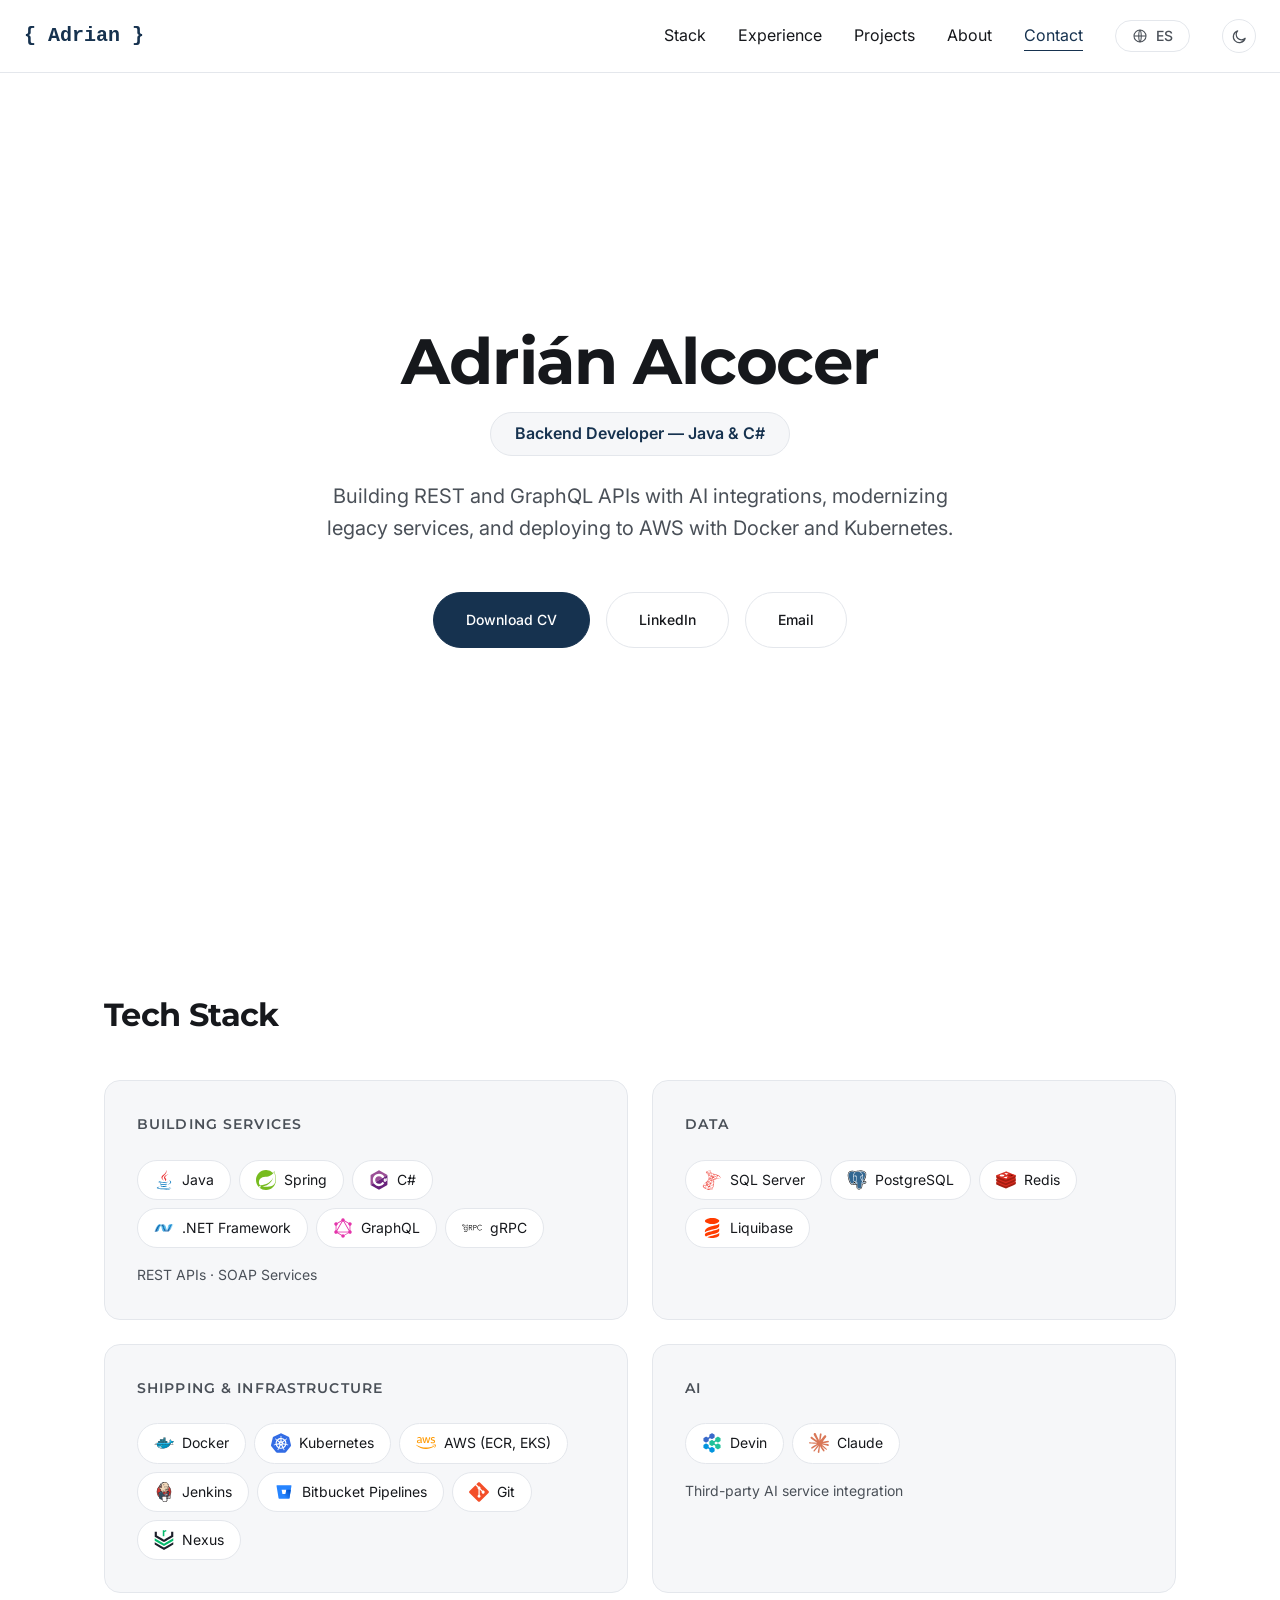
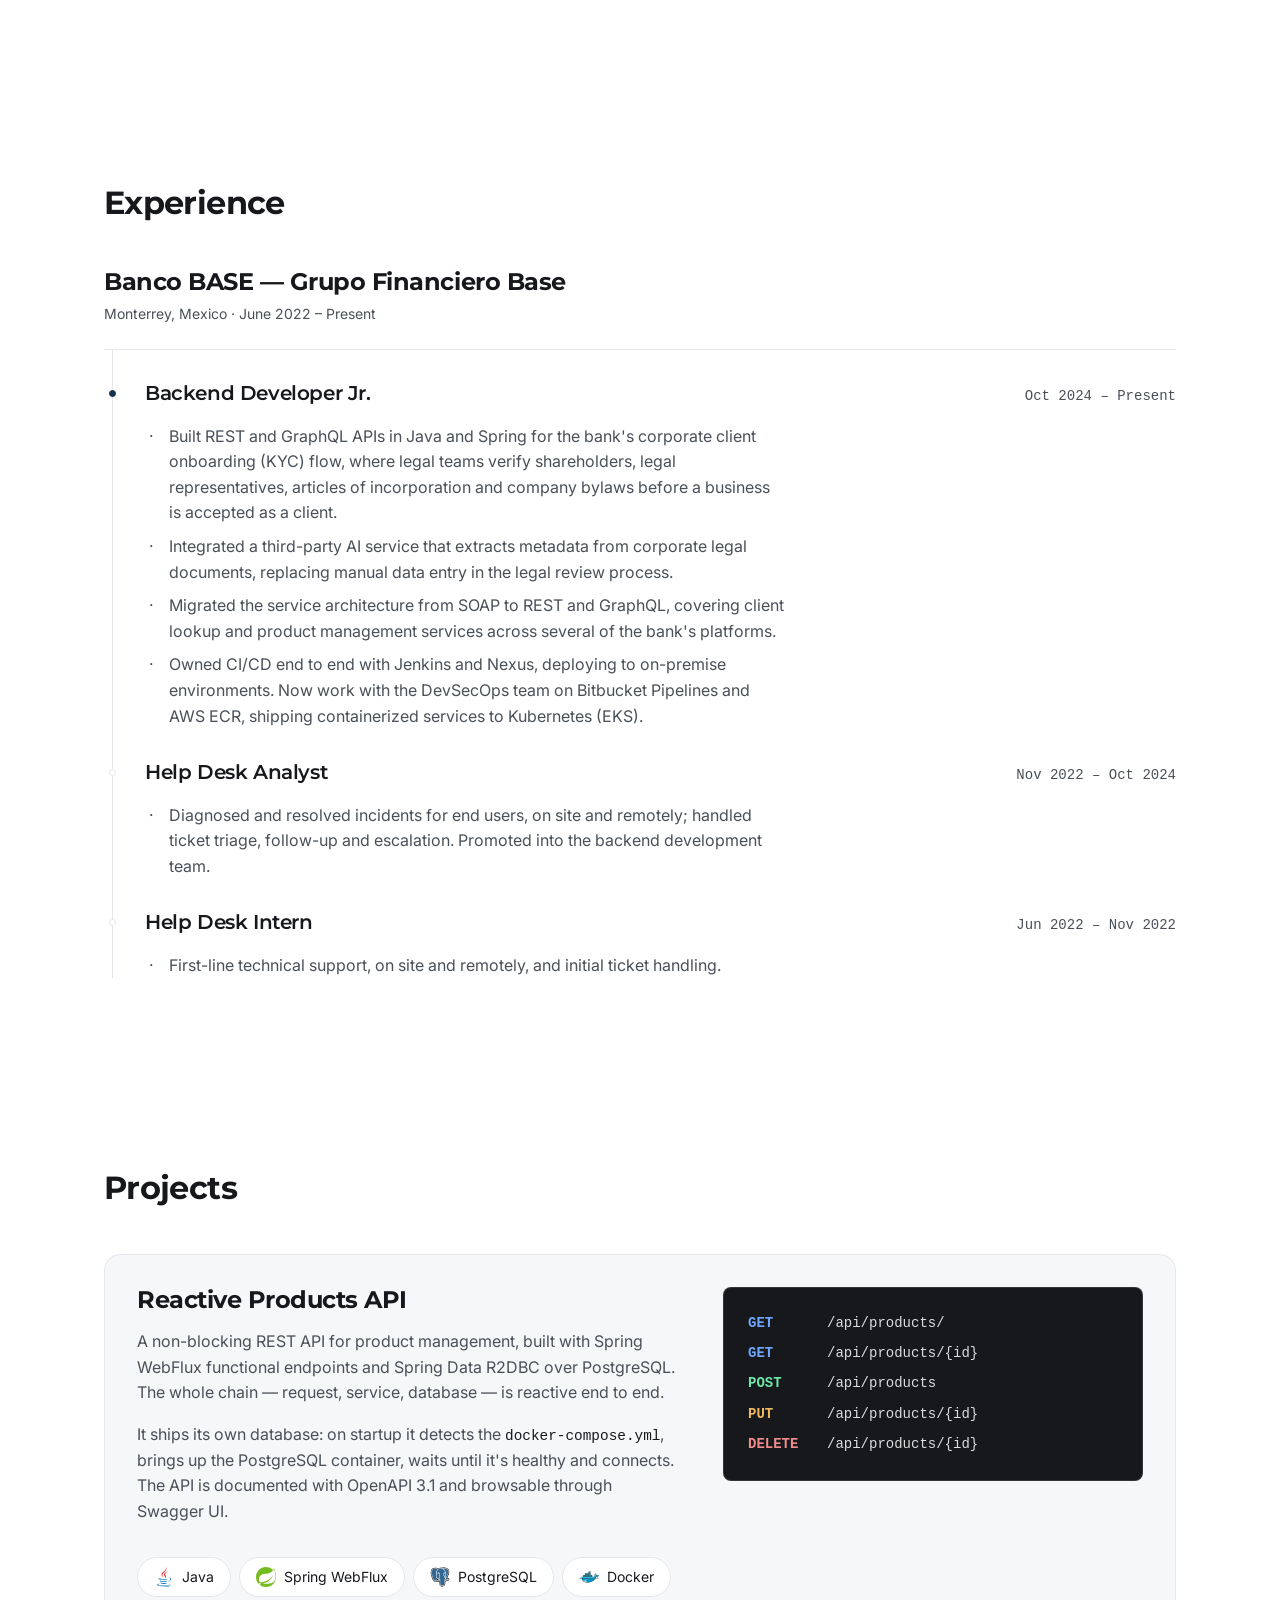
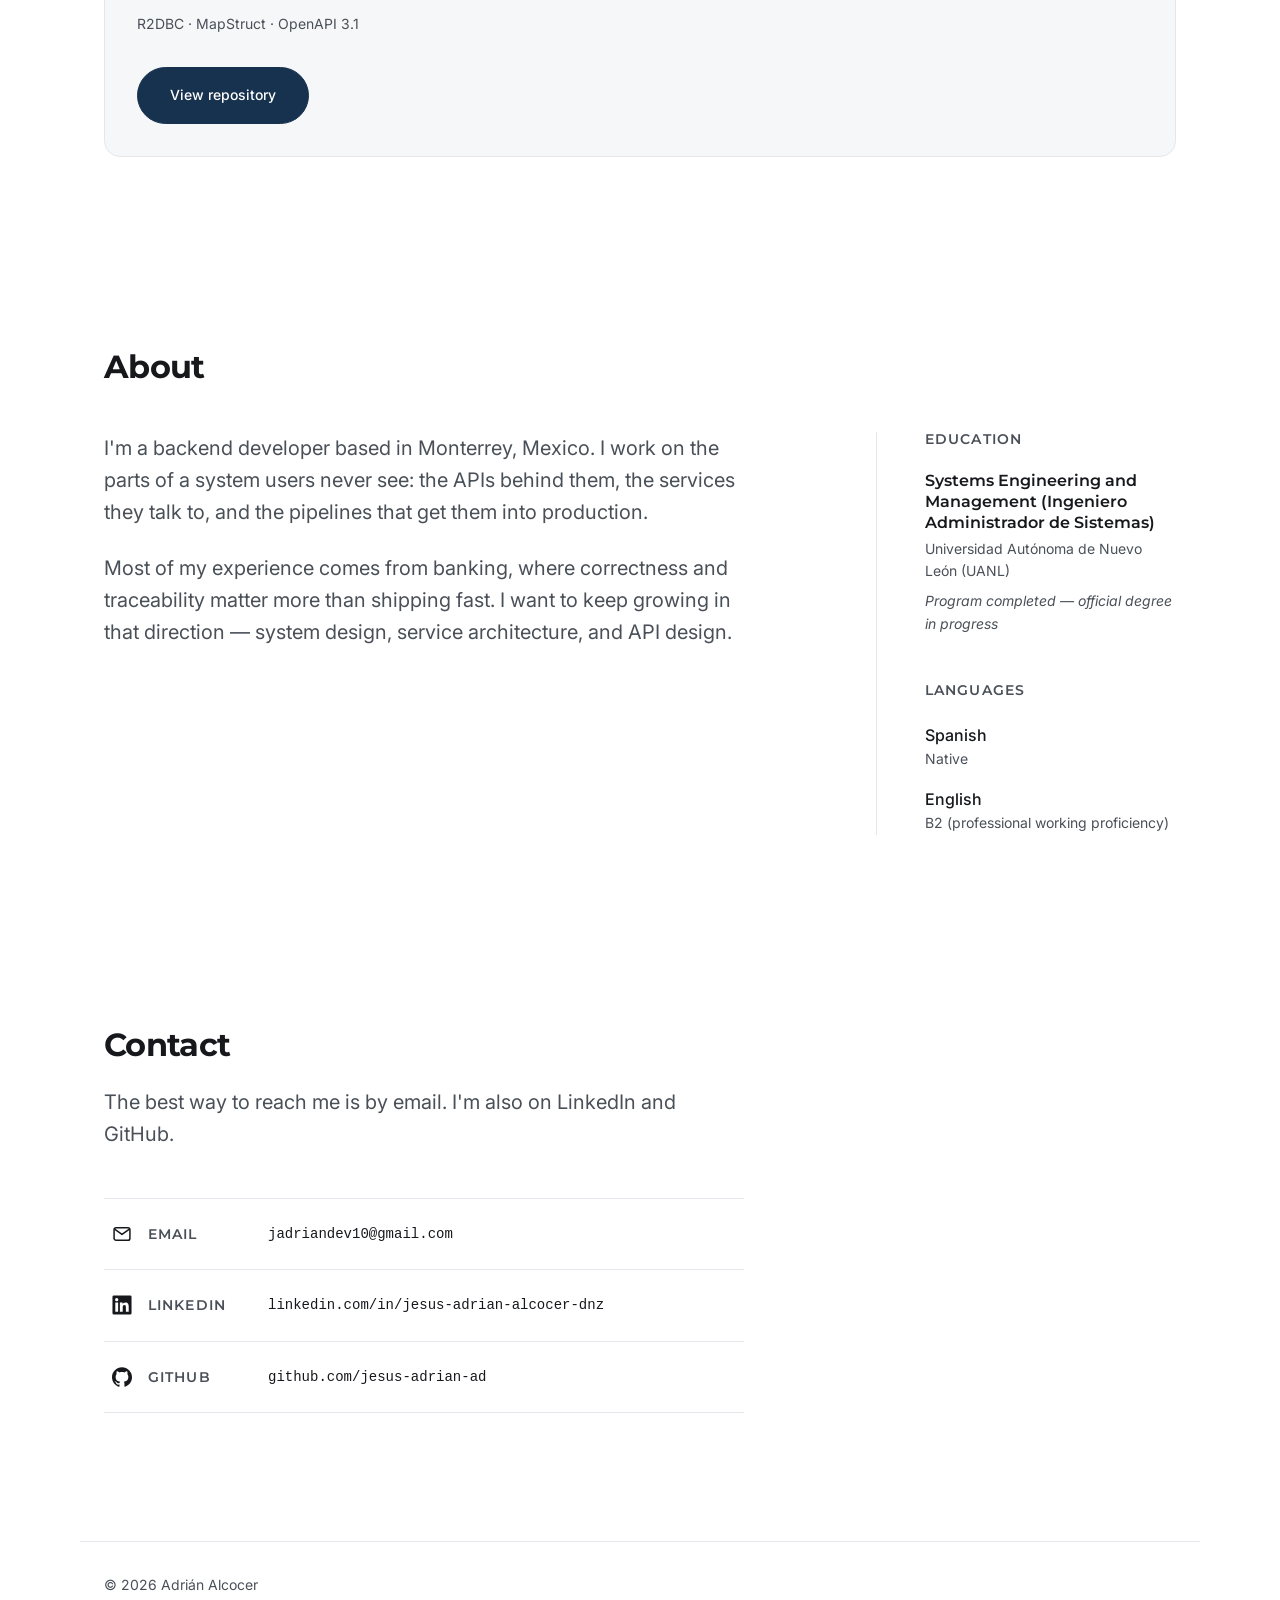
==== commit b5bf6c4b: "Hero sin foto, centrado, inspirado en helloabdullah.com" ====
--- a/index.html
+++ b/index.html
@@ -61,8 +61,6 @@
     <link
         href="https://fonts.googleapis.com/css2?family=Inter:wght@400;500&family=Montserrat:wght@600;700&display=swap"
         rel="stylesheet">
-
-    <link rel="preload" as="image" type="image/webp" href="./assets/images/adrian_hero.webp" fetchpriority="high">
 
     <!-- Styles Refference -->
     <link rel="stylesheet" href="./styles/styles.css">
@@ -229,19 +227,12 @@
                     with Docker and Kubernetes.</p>
 
                 <div class="hero-actions">
-                    <a class="btn btn-primary" href="./assets/docs/CV_English_Version.pdf" download>
+                    <a class="btn btn-primary" href="./assets/docs/CV_English.pdf" download>
                         Download CV</a>
                     <a class="btn" href="https://linkedin.com/in/jesus-adrian-alcocer-dnz"
                         target="_blank" rel="noopener noreferrer">LinkedIn</a>
                     <a class="btn" href="mailto:jadriandev10@gmail.com">Email</a>
                 </div>
-            </div>
-            <div class="hero-picture">
-                <picture>
-                    <source srcset="./assets/images/adrian_hero.webp" type="image/webp">
-                    <img src="./assets/images/adrian_hero.jpg" alt="Adrián Alcocer"
-                        width="624" height="693" fetchpriority="high" decoding="sync">
-                </picture>
             </div>
         </section>
         <section class="stack" id="stack">
--- a/styles/styles.css
+++ b/styles/styles.css
@@ -97,10 +97,10 @@
   --text-lg:  1.5rem;
   --text-xl:  2rem;
 
-  /* Fluido: 36px en un iPhone SE, 56px de 700px en adelante. Evita el
+  /* Fluido: 40px en un iPhone SE, 64px de 700px en adelante. Evita el
      salto brusco que daba un breakpoint y cubre todos los anchos de
      iPhone (375 / 390 / 393 / 402 / 430 / 440) sin casos especiales. */
-  --text-3xl: clamp(2.25rem, 7vw, 3.5rem);
+  --text-3xl: clamp(2.5rem, 8vw, 4rem);
 
   --leading-tight: 1.1;
   --leading-snug:  1.3;
@@ -117,6 +117,9 @@
      separa una animación que se siente cara de un ease-out genérico. */
   --ease-out-expo: cubic-bezier(0.16, 1, 0.3, 1);
   --ease-out-soft: cubic-bezier(0.33, 1, 0.68, 1);
+  /* Rebasa el 100% y regresa: es lo que lee como "rebote" sin necesitar
+     varios pasos en el keyframe. Solo se usa en el h1 del hero. */
+  --ease-bounce:   cubic-bezier(0.34, 1.56, 0.64, 1);
   --dur-fast:   0.18s;
   --dur-normal: 0.35s;
   --dur-slow:   0.75s;
@@ -288,7 +291,7 @@
     --text-md:  1.3125rem;
     --text-lg:  1.625rem;
     --text-xl:  2.25rem;
-    --text-3xl: 4rem;
+    --text-3xl: 4.5rem;
   }
 }
 
@@ -302,7 +305,7 @@
     --text-md:  1.4375rem;
     --text-lg:  1.75rem;
     --text-xl:  2.5rem;
-    --text-3xl: 4.5rem;
+    --text-3xl: 5rem;
 
     --space-8: 128px;
     --space-9: 176px;
@@ -521,21 +524,27 @@
 
 /* =====================================================================
    BLOQUE 12 — Hero
-   Dos columnas: texto a la izquierda, foto a la derecha.
+   Una sola columna centrada, sin foto — inspirado en helloabdullah.com:
+   rol como badge tipo pill, título grande, CTA centrados.
    ===================================================================== */
 
 .hero {
-  display: grid;
-  grid-template-columns: 1fr minmax(220px, 300px);
+  display: flex;
+  flex-direction: column;
   align-items: center;
-  gap: var(--space-8);
+  justify-content: center;
+  /* Llena lo que queda de pantalla debajo del navbar, para que el
+     contenido quede centrado de verdad y la siguiente sección no se
+     asome antes de hacer scroll. min-height (no height): si el texto
+     necesita más espacio en una pantalla muy baja, crece sin recortarse. */
+  min-height: calc(100svh - var(--nav-height));
   padding-block: var(--space-9);   /* más aire que el resto de secciones */
-}
-
-/* --- Columna izquierda: texto --- */
+  text-align: center;
+}
 
 .hero-text {
   max-width: var(--measure);
+  margin-inline: auto;
 }
 
 .hero-text h1 {
@@ -543,12 +552,15 @@
 }
 
 .hero-role {
-  font-family: var(--font-display);
-  font-size: var(--text-md);
+  display: inline-flex;
+  align-items: center;
+  font-size: var(--text-sm);
   font-weight: 600;
-  text-transform: uppercase;
-  letter-spacing: 2px;
   color: var(--accent);
+  background: var(--bg-alt);
+  border: 1px solid var(--border);
+  border-radius: 999px;
+  padding: var(--space-2) var(--space-4);
   margin-bottom: var(--space-4);
 }
 
@@ -563,6 +575,7 @@
 .hero-actions {
   display: flex;
   flex-wrap: wrap;
+  justify-content: center;
   gap: var(--space-3);
   margin-top: var(--space-6);
 }
@@ -599,64 +612,11 @@
   border-color: var(--ink);
 }
 
-/* --- Columna derecha: foto --- */
-
-/* El tope vive aquí y no solo en la columna del grid: así la foto no puede
-   crecer aunque cambie el layout. Ancho y alto quedan atados por el ratio. */
-.hero-picture {
-  margin: 0;
-  width: 100%;
-  max-width: 300px;
-  justify-self: end;
-}
-
-.hero-picture img {
-  display: block;
-  width: 100%;
-  height: auto;
-  aspect-ratio: 9 / 10;
-  object-fit: cover;
-  border-radius: 50%;   /* óvalo: sigue la proporción 9/10 del contenedor */
-  border: 1px solid var(--border);
-}
-
-
 /* --- Hero responsive --- */
-
-/* Con el contenedor más ancho, una foto de 300px deja un hueco entre el
-   texto (topado a --measure) y el borde derecho. Crece con él. */
-
-@media (min-width: 1600px) {
-  .hero {
-    grid-template-columns: 1fr minmax(260px, 360px);
-  }
-
-  .hero-picture {
-    max-width: 360px;
-  }
-}
-
-@media (min-width: 2100px) {
-  .hero {
-    grid-template-columns: 1fr minmax(300px, 420px);
-  }
-
-  .hero-picture {
-    max-width: 420px;
-  }
-}
 
 @media (max-width: 900px) {
   .hero {
-    grid-template-columns: 1fr;
-    gap: var(--space-6);
     padding-block: var(--space-7);
-  }
-
-  .hero-picture {
-    order: -1;
-    max-width: 240px;
-    justify-self: start;   /* en una columna se alinea con el texto, no a la derecha */
   }
 }
 
@@ -1212,31 +1172,44 @@
   }
 }
 
+/* Rebote de entrada, solo para el h1 del hero. Tampoco toca opacity
+   (mismo motivo que rise-opaque: es el candidato a LCP). El rebote lo
+   da --ease-bounce, no el keyframe — por eso aquí solo hay dos pasos. */
+@keyframes bounce-in {
+  from {
+    transform: scale(0.4);
+    filter: blur(4px);
+  }
+  to {
+    transform: scale(1);
+    filter: blur(0);
+  }
+}
+
 /* --- Hero: entra solo, sin JS ---
    Va con @keyframes y no con el observador de scroll porque está sobre la
    línea de flotación: el CSS ya está aplicado en el primer pintado, así
    que no hay parpadeo. `backwards` lo mantiene oculto durante el retraso. */
 
 @media (prefers-reduced-motion: no-preference) {
-  .hero-text > *,
-  .hero-picture {
+  .hero-text > * {
     animation: rise var(--dur-slow) var(--ease-out-expo) backwards;
   }
 
-  /* El h1 y la foto son los candidatos a elemento LCP, y Chrome no cuenta
-     como pintado nada con opacity 0: un fundido de entrada retrasa la
-     métrica lo que dure. Entran solo con desplazamiento y desenfoque, que
-     es donde vive el movimiento de todas formas. */
-  .hero-text > h1,
-  .hero-picture {
-    animation-name: rise-opaque;
+  /* El h1 es el candidato a elemento LCP, y Chrome no cuenta como pintado
+     nada con opacity 0: por eso bounce-in tampoco toca opacity, solo
+     escala y desenfoque. Duración más corta que el resto (0.5s en vez de
+     los 0.75s de --dur-slow): un rebote largo se siente lento, no elegante. */
+  .hero-text > h1 {
+    animation-name: bounce-in;
+    animation-duration: 0.5s;
+    animation-timing-function: var(--ease-bounce);
   }
 
   .hero-text > :nth-child(1) { animation-delay: 0.06s; }
   .hero-text > :nth-child(2) { animation-delay: 0.14s; }
   .hero-text > :nth-child(3) { animation-delay: 0.22s; }
   .hero-text > :nth-child(4) { animation-delay: 0.30s; }
-  .hero-picture              { animation-delay: 0.18s; }
 }
 
 /* --- Secciones: revelado al entrar en pantalla ---
